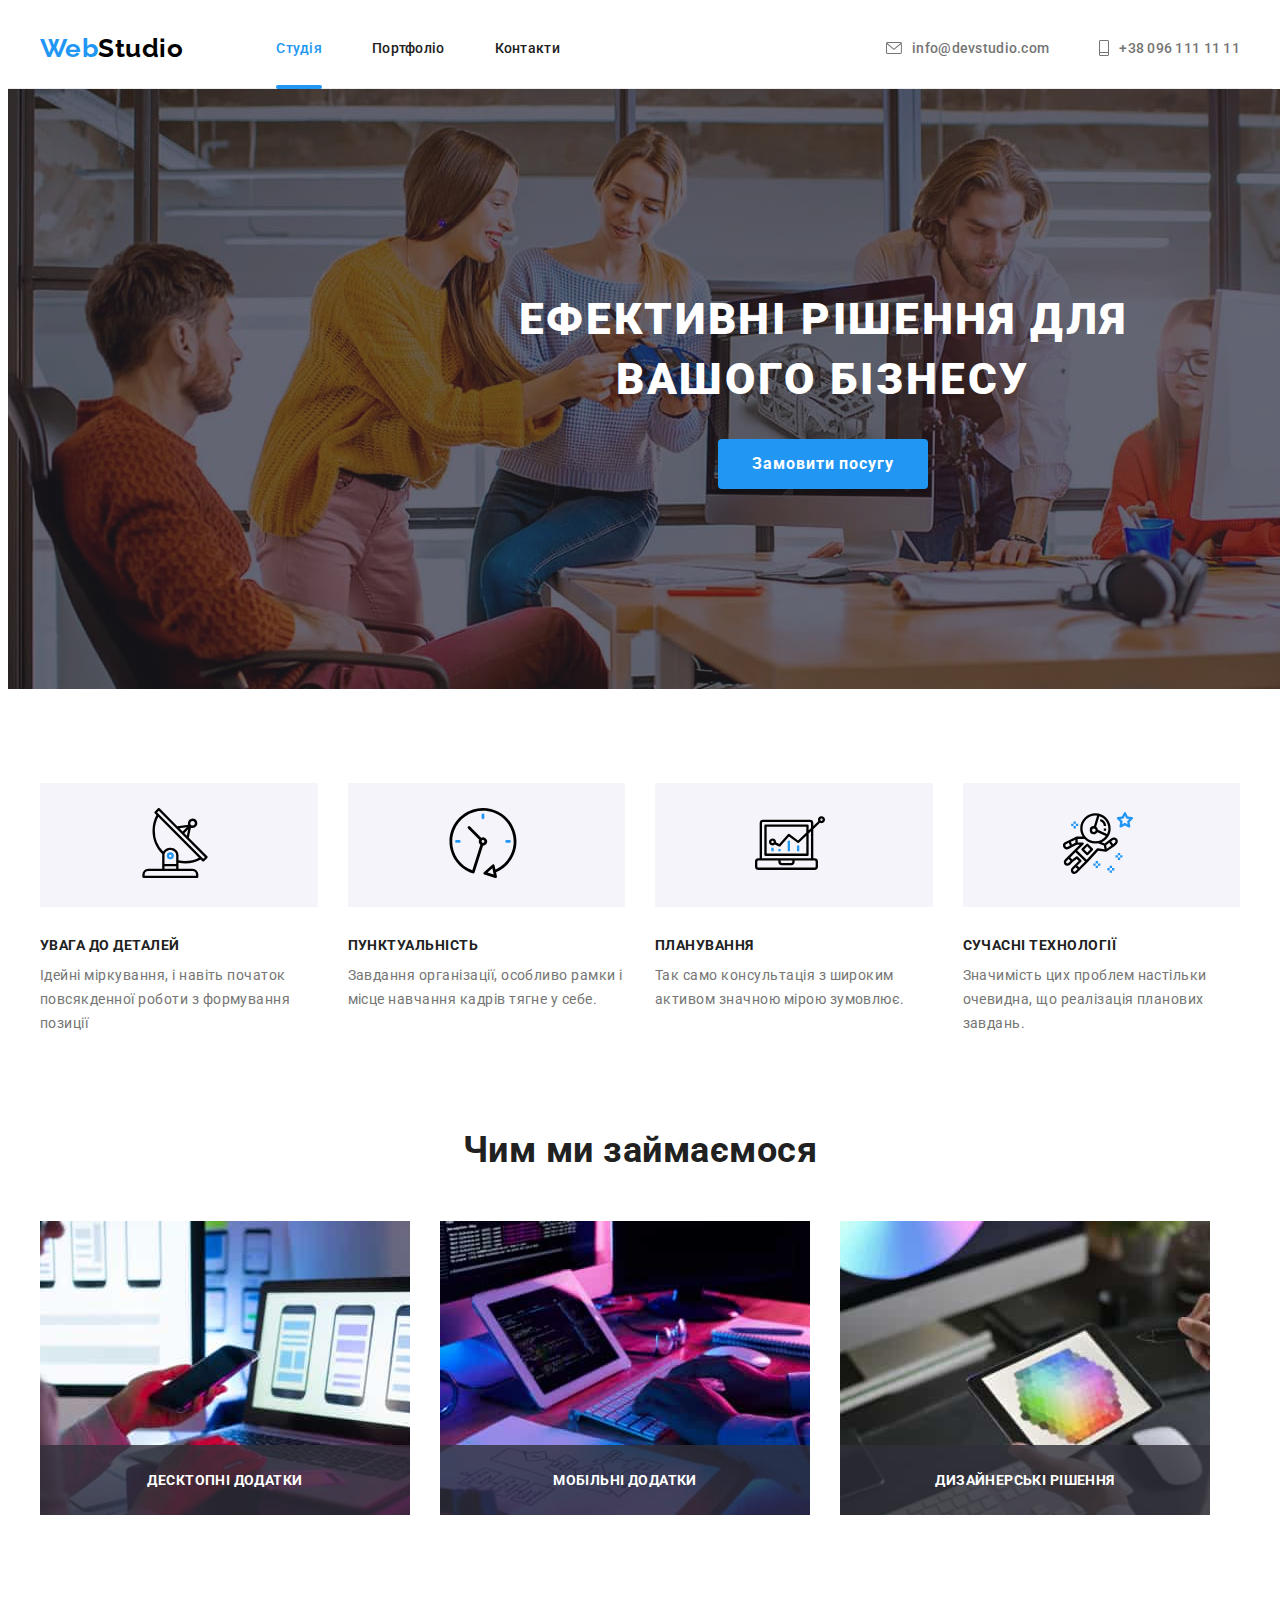
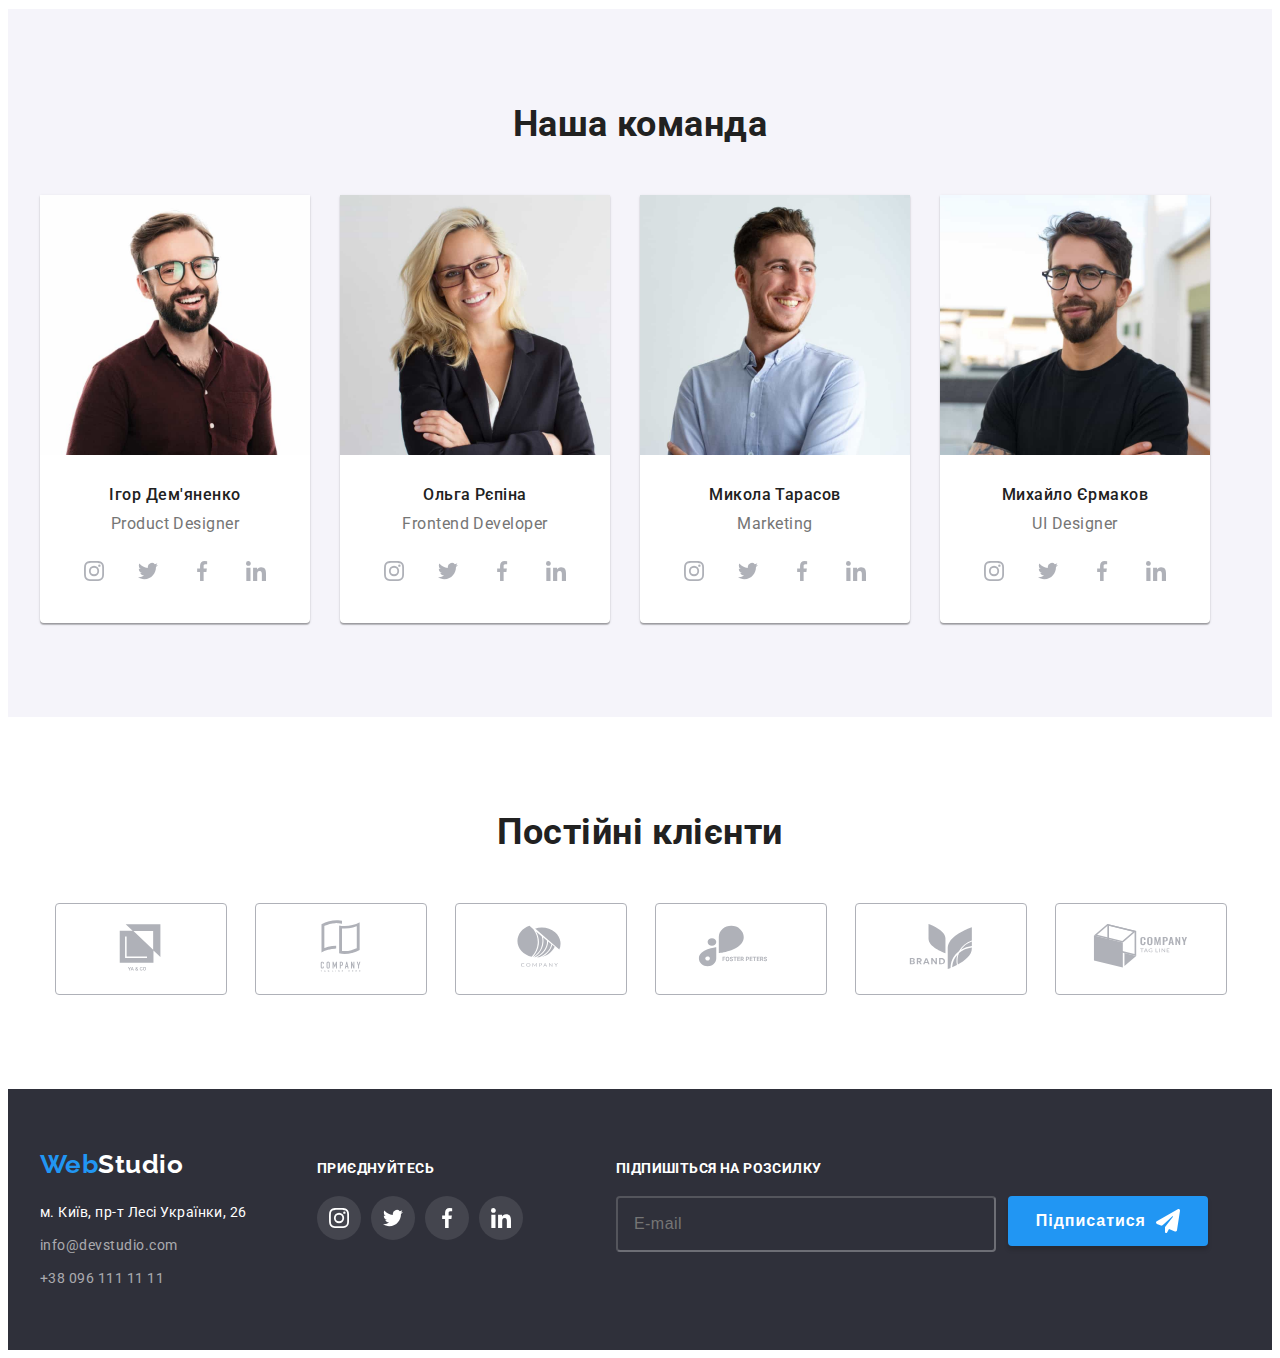
==== index.html @ e94d763b "update our-team section acc. BEM" ====
<!DOCTYPE html>
<html lang="uk">
<head>
    <meta charset="UTF-8">
    <meta http-equiv="X-UA-Compatible" content="IE=edge">
    <meta name="viewport" content="width=device-width, initial-scale=1.0">
    <link rel="preconnect" href="https://fonts.googleapis.com">
    <link rel="preconnect" href="https://fonts.gstatic.com" crossorigin>
    <link href="https://fonts.googleapis.com/css2?family=Raleway:wght@700&family=Roboto:wght@400;500;700;900&display=swap" rel="stylesheet">
    <title>WebStudio</title>
    <link rel="stylesheet" href="https://cdnjs.cloudflare.com/ajax/libs/modern-normalize/1.1.0/modern-normalize.min.css" integrity="sha512-wpPYUAdjBVSE4KJnH1VR1HeZfpl1ub8YT/NKx4PuQ5NmX2tKuGu6U/JRp5y+Y8XG2tV+wKQpNHVUX03MfMFn9Q==" crossorigin="anonymous" referrerpolicy="no-referrer">
    <link rel="stylesheet" href="./css/styles.css">
</head>
<body>
    <header class="page-header">
        <div class="container header-container">
        <nav class="nav">
            <a class="logo logo-header" href="#">
                <span class="logo--blue">Web</span><span class="logo--black">Studio</span>
            </a>
            <ul class="nav__list"> 
                <li class="item nav__item"><a class="link nav__link current" href="#">Студія</a></li>
                <li class="item nav__item"><a class="link nav__link" href="./portfolio.html">Портфоліо</a></li>
                <li class="item nav__item"><a class="link nav__link" href="#">Контакти</a></li>
            </ul>
        </nav>
        <ul class="contacts">
            <li class="item">
                <a class="link" href="mailto:info@devstudio.com">
                    <svg class="icon-envelop" width="16" height="12">
                        <use href="./images/icons.svg#icon-envelope"></use>
                    </svg>
                    <span>info@devstudio.com</span>
                </a>
            </li>
            <li class="item">
                <a class="link" href="tel:+380961111111">
                    <svg class="icon-tel" width="10" height="16">
                        <use href="./images/icons.svg#icon-mobile"></use>
                    </svg>
                    <span>+38 096 111 11 11</span>
                </a>
            </li>
        </ul>
        </div>
        </header>
    <main>
        <section class="hero">
                <div class="container hero-container">
                    <h1 class="hero-title"> Ефективні рішення для вашого бізнесу</h1>
                    <button class="button-order" type="button" data-modal-open>Замовити посугу</button>
                </div>
        </section>
        <!--features-->
        <section class="section">
            <div class="container">
                <h2 class="visually-hidden">Особливості</h2>
                <ul class="list features-list">
                    <li class="features-item">
                        <div class="features-icon">
                            <svg width="70" height="70">
                                <use href="./images/icons.svg#icon-antenna"></use>
                            </svg>
                        </div>
                        <h3 class="features-item-title">УВАГА ДО ДЕТАЛЕЙ</h3>
                        <p class="features-item-paragraph">Ідейні міркування, і навіть початок повсякденної роботи з формування позиції</p>
                    </li>
                    <li class="features-item">
                        <div class="features-icon">
                            <svg width="70" height="70">
                                <use href="./images/icons.svg#icon-clock"></use>
                            </svg>
                        </div>
                        <h3 class="features-item-title">ПУНКТУАЛЬНІСТЬ</h3>
                        <p class="features-item-paragraph">Завдання організації, особливо рамки і місце навчання кадрів тягне у себе.</p>
                    </li>
                    <li class="features-item">
                        <div class="features-icon">
                            <svg width="70" height="70">
                                <use href="./images/icons.svg#icon-diagram"></use>
                            </svg>
                        </div>
                        <h3 class="features-item-title">ПЛАНУВАННЯ</h3>
                        <p class="features-item-paragraph">Так само консультація з широким активом значною мірою зумовлює.</p>
                    </li>
                    <li class="features-item">
                        <div class="features-icon">
                            <svg width="70" height="70">
                                <use href="./images/icons.svg#icon-astronaut"></use>
                            </svg>
                        </div>
                        <h3 class="features-item-title">СУЧАСНІ ТЕХНОЛОГІЇ</h3>
                        <p class="features-item-paragraph">Значимість цих проблем настільки очевидна, що реалізація планових завдань.</p>
                    </li>
                </ul>
            </div>
        </section>
        <!--what-we-do-->
        <section class="section section-whatwedo">
                <div class="container">
                    <h2 class="section__title whatwedo-title">Чим ми займаємося</h2>
                    <ul class="whatwedo-list">
                        <li class="item whatwedo-item">
                            <img width="370" src="./images/we-create-applications.jpg" alt="we create applications">
                            <p class="whatwedo-paragraph">Десктопні додатки</p>
                        </li>
                        <li class="item whatwedo-item">
                            <img width="370" src="./images/we-create-web-sites.jpg" alt="we create web sites">
                            <p class="whatwedo-paragraph">Мобільні додатки</p>
                        </li>
                        <li class="item whatwedo-item">
                            <img width="370" src="./images/we-design-web-sites.jpg" alt="we design web sites">
                            <p class="whatwedo-paragraph">Дизайнерські рішення</p>
                        </li>
                    </ul>
                </div>
        </section>
        <!--our-team-->
        <section class="section section-ourteam">
            <div class="container ourteam">
                <h2 class="section__title">Наша команда</h2>
                <ul class="ourteam__list">
                    <li class="item ourteam__item">
                        <img width="270" src="./images/img-3.jpg" alt="Ігор Дем'яненко">
                            <div class="member">
                                <h3 class="member__name">Ігор Дем'яненко</h3>
                                <p class="member__position">Product Designer</p>
                                <ul class="list social">
                                    <li class="social__item">
                                        <a class="social__link--light link"
                                         href="https://instagram.com" target="_blank" rel="nofollow noopener noreferrer" aria-label="instagram">
                                            <svg class="social-icon" width="20" height="20">
                                                <use href="./images/icons.svg#icon-instagram"></use>
                                            </svg>
                                        </a>
                                    </li>
                                    <li class="social__item">
                                        <a class="social__link--light link"
                                         href="https://twitter.com" target="_blank" rel="nofollow noopener noreferrer" aria-label="twitter">
                                            <svg class="social-icon" width="20" height="20">
                                            <use href="./images/icons.svg#icon-twitter"></use>
                                            </svg>
                                        </a>
                                    </li>
                                    <li class="social__item">
                                        <a class="social__link--light link"
                                         href="https://facebook.com" target="_blank" rel="nofollow noopener noreferrer" aria-label="facebook">
                                            <svg class="social-icon" width="20" height="20">
                                                <use href="./images/icons.svg#icon-facebook"></use>
                                            </svg>
                                        </a>
                                    </li>
                                    <li class="social__item">
                                        <a class="social__link--light link"
                                         href="https://linkedin.com" target="_blank" rel="nofollow noopener noreferrer" aria-label="linkedin">
                                            <svg class="social-icon" width="20" height="20">
                                                <use href="./images/icons.svg#icon-linkedin"></use>
                                            </svg>
                                        </a>
                                    </li>
                                </ul>
                            </div>
                    </li>
                    <li class="item ourteam__item">
                        <img width="270" src="./images/img-2.jpg" alt="Ольга Рєпіна">
                            <div class="member">
                                <h3 class="member__name">Ольга Рєпіна</h3>
                                <p class="member__position">Frontend Developer</p>
                                <ul class="list social">
                                    <li class="social__item">
                                        <a class="social__link--light link"
                                         href="https://instagram.com" target="_blank" rel="nofollow noopener noreferrer" aria-label="instagram">
                                            <svg class="social-icon" width="20" height="20">
                                                <use href="./images/icons.svg#icon-instagram"></use>
                                            </svg>
                                        </a>
                                    </li>
                                    <li class="social__item">
                                        <a class="social__link--light link"
                                         href="https://twitter.com" target="_blank" rel="nofollow noopener noreferrer" aria-label="twitter">
                                            <svg class="social-icon" width="20" height="20">
                                            <use href="./images/icons.svg#icon-twitter"></use>
                                            </svg>
                                        </a>
                                    </li>
                                    <li class="social__item">
                                        <a class="social__link--light link"
                                         href="https://facebook.com" target="_blank" rel="nofollow noopener noreferrer" aria-label="facebook">
                                            <svg class="social-icon" width="20" height="20">
                                                <use href="./images/icons.svg#icon-facebook"></use>
                                            </svg>
                                        </a>
                                    </li>
                                    <li class="social__item">
                                        <a class="social__link--light link"
                                         href="https://linkedin.com" target="_blank" rel="nofollow noopener noreferrer" aria-label="linkedin">
                                            <svg class="social-icon" width="20" height="20">
                                                <use href="./images/icons.svg#icon-linkedin"></use>
                                            </svg>
                                        </a>
                                    </li>
                                </ul>
                            </div>
                    </li>
                    <li class="item ourteam__item">
                        <img width="270" src="./images/img-1.jpg" alt="Микола Тарасов">
                            <div class="member">
                                <h3 class="member__name">Микола Тарасов</h3>
                                <p class="member__position">Marketing</p>
                                <ul class="list social">
                                    <li class="social__item">
                                        <a class="social__link--light link"
                                         href="https://instagram.com" target="_blank" rel="nofollow noopener noreferrer" aria-label="instagram">
                                            <svg class="social-icon" width="20" height="20">
                                                <use href="./images/icons.svg#icon-instagram"></use>
                                            </svg>
                                        </a>
                                    </li>
                                    <li class="social__item">
                                        <a class="social__link--light link"
                                         href="https://twitter.com" target="_blank" rel="nofollow noopener noreferrer" aria-label="twitter">
                                            <svg class="social-icon" width="20" height="20">
                                            <use href="./images/icons.svg#icon-twitter"></use>
                                            </svg>
                                        </a>
                                    </li>
                                    <li class="social__item">
                                        <a class="social__link--light link"
                                         href="https://facebook.com" target="_blank" rel="nofollow noopener noreferrer" aria-label="facebook">
                                            <svg class="social-icon" width="20" height="20">
                                                <use href="./images/icons.svg#icon-facebook"></use>
                                            </svg>
                                        </a>
                                    </li>
                                    <li class="social__item">
                                        <a class="social__link--light link"
                                         href="https://linkedin.com" target="_blank" rel="nofollow noopener noreferrer" aria-label="linkedin">
                                            <svg class="social-icon" width="20" height="20">
                                                <use href="./images/icons.svg#icon-linkedin"></use>
                                            </svg>
                                        </a>
                                    </li>
                                </ul>
                            </div>
                    </li>
                    <li class="item ourteam__item">
                        <img width="270" src="./images/img.jpg" alt="Михайло Єрмаков">
                            <div class="member">
                                <h3 class="member__name">Михайло Єрмаков</h3>
                                <p class="member__position">UI Designer</p>
                                <ul class="list social">
                                    <li class="social__item">
                                        <a class="social__link--light link"
                                         href="https://instagram.com" target="_blank" rel="nofollow noopener noreferrer" aria-label="instagram">
                                            <svg class="social-icon" width="20" height="20">
                                                <use href="./images/icons.svg#icon-instagram"></use>
                                            </svg>
                                        </a>
                                    </li>
                                    <li class="social__item">
                                        <a class="social__link--light link"
                                         href="https://twitter.com" target="_blank" rel="nofollow noopener noreferrer" aria-label="twitter">
                                            <svg class="social-icon" width="20" height="20">
                                            <use href="./images/icons.svg#icon-twitter"></use>
                                            </svg>
                                        </a>
                                    </li>
                                    <li class="social__item">
                                        <a class="social__link--light link"
                                         href="https://facebook.com" target="_blank" rel="nofollow noopener noreferrer" aria-label="facebook">
                                            <svg class="social-icon" width="20" height="20">
                                                <use href="./images/icons.svg#icon-facebook"></use>
                                            </svg>
                                        </a>
                                    </li>
                                    <li class="social__item">
                                        <a class="social__link--light link"
                                         href="https://linkedin.com" target="_blank" rel="nofollow noopener noreferrer" aria-label="linkedin">
                                            <svg class="social-icon" width="20" height="20">
                                                <use href="./images/icons.svg#icon-linkedin"></use>
                                            </svg>
                                        </a>
                                    </li>
                                </ul>
                            </div>
                    </li>
                </ul>
            </div>
        </section>
        <section class="section">
            <div class="container customers">
            <h2 class="section__title customers__title">Постійні клієнти</h2>
            <ul class="customers-list list">
                <li class="customers-list-item">
                    <a class="customers-link link" href="">
                        <svg class="customers-icon" width="106" height="60">
                            <use href="./images/icons.svg#icon-logo-1"></use>
                        </svg>
                    </a>
                </li>
                <li class="customers-list-item">
                    <a class="customers-link link" href="">
                        <svg class="customers-icon" width="106" height="60">
                            <use href="./images/icons.svg#icon-logo-2"></use>
                        </svg>
                    </a>
                </li>
                <li class="customers-list-item">
                    <a class="customers-link link" href="">
                        <svg class="customers-icon" width="106" height="60">
                            <use href="./images/icons.svg#icon-logo-3"></use>
                        </svg>
                    </a>
                </li>
                <li class="customers-list-item">
                    <a class="customers-link link" href="">
                        <svg class="customers-icon" width="106" height="60">
                            <use href="./images/icons.svg#icon-logo-4"></use>
                        </svg>
                    </a>
                </li>
                <li class="customers-list-item">
                    <a class="customers-link link" href="">
                        <svg class="customers-icon" width="106" height="60">
                            <use href="./images/icons.svg#icon-logo-5"></use>
                        </svg>
                    </a>
                </li>
                <li class="customers-list-item">
                    <a class="customers-link link" href="">
                        <svg class="customers-icon" width="106" height="60">
                            <use href="./images/icons.svg#icon-logo-6"></use>
                        </svg>
                    </a>
                </li>
            </ul> 
            </div>
        </section>
    </main>
    <footer class="footer">
        <div class="container footer-container">
            <div class="footer-contacts">
                <a class="logo logo-footer" href="#">
                    <span class="logo--blue">Web</span><span class="logo--white">Studio</span>
                </a>
                <address>
                    <ul class="list footer-contacts__list">
                        <li class="footer-contacts__item">
                                <a class="link footer-contacts__address-link" href="https://goo.gl/maps/q5DigRqnx7faqqZr7" target="_blank" rel="noopener noreferrer nofollow">м. Київ, пр-т Лесі Українки, 26</a>
                        </li>
                        <li class="footer-contacts__item">
                                <a class="link footer-contacts__link" href="mailto:info@devstudio.com" target="_blank" rel="noopener noreferrer nofollow">info@devstudio.com</a>
                        </li>
                        <li class="footer-contacts__item">
                            <a class="link footer-contacts__link" href="tel:+380961111111">+38 096 111 11 11</a>
                        </li>
                    </ul>
                </address>
             </div>
            <div class="footer-join">
                <p class="footer-join__text">Приєднуйтесь</p>
                <ul class="list social">
                    <li class="social__item">
                        <a class="social__link--dark link"
                        href="https://instagram.com" target="_blank" rel="nofollow noopener noreferrer" aria-label="instagram">
                            <svg class="social-icon" width="20" height="20">
                                <use href="./images/icons.svg#icon-instagram"></use>
                            </svg>
                        </a>
                    </li>
                    <li class="social__item">
                        <a class="social__link--dark link"
                        href="https://twitter.com" target="_blank" rel="nofollow noopener noreferrer" aria-label="twitter">
                            <svg class="social-icon" width="20" height="20">
                            <use href="./images/icons.svg#icon-twitter"></use>
                            </svg>
                        </a>
                    </li>
                    <li class="social__item">
                        <a class="social__link--dark link"
                        href="https://facebook.com" target="_blank" rel="nofollow noopener noreferrer" aria-label="facebook">
                            <svg class="social-icon" width="20" height="20">
                                <use href="./images/icons.svg#icon-facebook"></use>
                            </svg>
                        </a>
                    </li>
                    <li class="social__item">
                        <a class="social__link--dark link"
                        href="https://linkedin.com" target="_blank" rel="nofollow noopener noreferrer" aria-label="linkedin">
                            <svg class="social-icon" width="20" height="20">
                                <use href="./images/icons.svg#icon-linkedin"></use>
                            </svg>
                        </a>
                    </li>
                </ul>
            </div>
            <div class="form">
                <strong class="form__text">Підпишіться на розсилку</strong>
                <form class="footer-form" name="sign" autocomplete="off" method="post">
                    <label class="footer-form__field">
                        <input class="footer-form__input" type="email" name="email" placeholder="E-mail" required>
                    </label>
                    <button class="footer-form__btn" type="submit">Підписатися
                        <svg class="footer-form__icon" width="24" height="24">
                            <use href="./images/icons.svg#plane-icon"></use>
                        </svg>
                    </button>
                </form>
            </div>
        </div>
    </footer>

    <div class="backdrop is-hidden" data-modal>
        <div class="modal">
            <button class="close-btn" type="button" data-modal-close>
                <svg class="close-btn-icon" width="18" height="18">
                    <use href="./images/icons.svg#icon-close-btn"></use>
                </svg>
            </button>
            <p class="modal-title">Залиште свої дані, ми вам передзвонимо</p>
            <form class="modal-form" name="oder" autocomplete="off" method="post">
                <label class="form-field">
                    <span class="form-label">Ім'я</span>
                    <input class="field-input" type="text" name="name" title="Anna Fisher" required>
                    <svg class="field-icon" width="12" height="12">
                        <use href="./images/icons.svg#user-icon"></use>
                    </svg>
                </label>
                <label class="form-field">
                    <span class="form-label">Телефон</span>
                    <input class="field-input" type="tel" name="phone" title="012 345 67 89" required>
                    <svg class="field-icon" width="13" height="13">
                        <use href="./images/icons.svg#phone-icon"></use>
                    </svg>
                </label>
                <label class="form-field">
                    <span class="form-label">Пошта</span>
                    <input class="field-input" type="email" name="email" title="mfisher@mail.com" required>
                    <svg class="field-icon" width="15" height="13">
                        <use href="./images/icons.svg#e-mail-icon"></use>
                    </svg>
                </label>
                <label class="form-field">
                    <span class="form-label">Коментар</span>
                    <textarea class="comments" name="comments" rows="8" placeholder="Введіть текст"></textarea>
                </label>
                <label class="form-agreement">
                    <input class="form-checkbox" type="checkbox" name="agreement-checkbox" checked required>
                    <svg class="form-checkbox-icon" width="16" height="15">
                        <use class="unchecked" href="./images/icons.svg#icon-unchecked"></use>
                        <use class="checked" href="./images/icons.svg#icon-checked"></use>
                    </svg>
                    <span class="form-agreement-text">Погоджуюся з розсилкою та приймаю 
                        <a class="form-agreement-link link" href="">Умови договору</a>
                    </span>
                </label>
                <button class="form-btn" type="submit">Відправити</button>
            </form>
        </div>
    </div>

    <script src="./js/modal.js"></script>

</body>
</html>
---- css/styles.css ----
:root {
    --second-color: #2196F3;
    --paragraph-color: #757575;
    --accent-color: #FFFFFF;
    --main-accent-color: #000000;
    --second-font: Raleway, sans-serif;
    --main-color: #212121;
    --background-color: #F5F4FA;
    --button-order-active: #188CE8;
    --button-order-shadow: rgba(0, 0, 0, 0.15);
    --footer-paragraph-color: rgba(255, 255, 255, 0.6);
    --social-link-dark: rgba(255, 255, 255, 0.1);
    --footer-field-color: rgba(255, 255, 255, 0.3);
    --icon-border-color: #AFB1B8;
    --hero-footer-background: #2F303A;
    --border-bottom-header: #ECECEC;
    --portfolio-wrapper-color: #EEEEEE;
    --button-shadow-first: rgba(0, 0, 0, 0.1);
    --button-shadow-second: rgba(0, 0, 0, 0.08);
    --button-shadow-third: rgba(0, 0, 0, 0.12);
    --portfolio-button-shadow1:rgba(0, 0, 0, 0.06);
    --portfolio-btn-shaddow2:rgba(0, 0, 0, 0.16);
    --whatwedo-bg-color: rgba(47, 48, 58, 0.8);
    --input-border-color: rgba(33, 33, 33, 0.2);
    --img-gap: 30px;
    --features-item-quantity: 4;
    --img-quantity-whatwedo: 3;
    --img-quantity-ourteam: 4;
    --img-quantity-portfolio: 3;
    --transition-timing-function: cubic-bezier(0.4, 0, 0.2, 1);
    --modal-window-bgc: rgba(0, 0, 0, 0.2);
    --modal-window-shadow: rgba(0, 0, 0, 0.14);
    --index-header: 100;
    --index-backdrop: 1000;
}
body {
    background-color: var(--accent-color);
    font-family: 'Roboto', sans-serif;
    color: var(--main-color);
    letter-spacing: 0.03em;
}
h1, h2, h3, h4, h5, h6, p {
    margin: 0px;
    padding: 0px;
}
ul {
    margin: 0px;
    padding: 0px;
}
img {
display: block;
}
.section {
    padding: 94px 0px;
}
.section__title {
    font-weight: 700;
    font-size: 36px;
    line-height: calc(42/36);
    text-align: center;
}
.section-whatwedo {
    padding-top: 0px;
}
.section-portfolio {
    display: flex;
}
.section-ourteam {
    background-color: var(--background-color);
}
.container {
    width: 1200px;
    margin-left: auto;
    margin-right: auto;
    padding: 0px 15px;
}
.link {
    text-decoration: none;

    transition: color 250ms var(--transition-timing-function);
}
.list {
    list-style: none;
}
.item {
    list-style: none;
}
.link:hover, .link:focus {
   color: var(--second-color); 
}
a {
    text-decoration: none;
}
.button {
    font-family: inherit; 
    border-color: transparent;
    font-weight: 500;
    font-size: 16px;
    line-height: calc(26/16);
    text-align: center;
    letter-spacing: inherit;
    background-color: var(--background-color);
    cursor: pointer;
    border-radius: 4px;
    display: block;
    padding: 6px 22px;

    transition: background-color 250ms var(--transition-timing-function), color 250ms var(--transition-timing-function), box-shadow 250ms var(--transition-timing-function);
}
.button:hover, button:focus {
    background-color: var(--second-color);
    color: var(--accent-color);
    box-shadow: 0px 3px 1px var(--button-shadow-first), 0px 1px 2px var(--button-shadow-second), 0px 2px 2px var(--button-shadow-third);
    
}
/*Header*/
.page-header {
    background: var(--accent-color);
    border-bottom: 1px solid var(--border-bottom-header);
}
.header-container {
    display: flex;
    justify-content: space-between;
    align-items: center;
}
    /*Logo*/
.logo {
    font-family: var(--second-font);
    font-weight: 700;
    font-size: 26px;
    line-height: calc(31/26);
    text-decoration: none;
}
.logo-header {
    margin-right: 93px;
}
.logo-footer {
    display: inline-block;
    margin-bottom: 20px;
}
.logo--blue {
    color: var(--second-color);
}
.logo--black {
    color: var(--main-accent-color);
}
.logo--white {
    color: var(--accent-color);
}
   /*Navigation*/
.nav {
    display: flex;
    align-items: center;
}
.nav__list {
    display: flex;
}
.nav__list .current {
    color: var(--second-color);

    transition: color 250ms var(--transition-timing-function), background-color 250ms var(--transition-timing-function);
}
.nav__item {
    position: relative;
}
.nav__list .nav__item:not(:last-child) {
    margin-right: 50px;
}
.nav__link {
    padding-top: 32px ;
    padding-bottom: 32px;

    display: block;
    font-size: 14px;
    font-weight: 500;
    line-height: calc(16/14);
    letter-spacing: 0.02em;
    color: var(--main-color);

    transition: color 250ms var(--transition-timing-function);
}
.nav__link.current::after {
    content:'';
    display: block;
    width: 100%;
    height: 4px;
    border-radius: 2px;
    background-color: var(--second-color);

    position: absolute;
    bottom: -1px;
    left: 0px;
}
.nav__list .link:hover, 
.nav__list .link:focus {
    color: var(--second-color);
}
    /*Contacts*/
.contacts {
    display: flex;
}
.contacts .item:not(:last-child) {
    margin-right: 50px;
  }
.contacts .link {
    display: flex;
    justify-content: center;
    align-items: center;
    gap: 10px;

    padding-top: 32px ;
    padding-bottom: 32px;

    color: var(--paragraph-color);
    font-weight: 500;
    font-size: 14px;
    line-height: calc(16/14);
    letter-spacing: 0.02em;

    transition: color 250ms var(--transition-timing-function);
}
.contacts .link:hover, .contacts .link:focus {
    color: var(--second-color);
}
  .icon-envelop {
    fill: currentColor;
  }
  .icon-envelop:hover,
  .icon-envelop:focus {
    fill: currentColor;
  }
  .icon-tel {
    fill: currentColor;
  }
  .icon-tel:hover,
  .icon-tel:focus {
    fill: currentColor;
  }
     /*Footer*/
.footer {
    padding-top: 60px;
    padding-bottom: 60px;
    background: var(--hero-footer-background);
}
.footer-container {
    display: flex;
    flex-wrap: wrap;
    align-items: baseline;
}
.footer-contacts {
    margin-right: 70px;
}
.footer-contacts__list .footer-contacts__item:not(:last-child) {
    margin-bottom: 9px;
}
.footer-contacts__address-link {
    font-style: normal;
    color: var(--accent-color);
    font-size: 14px;
    line-height: calc(24/14);
}
.footer-contacts__link {
    font-style: normal;
    font-size: 14px;
    line-height: calc(24/14);
    color: var(--footer-paragraph-color);
}
.footer-contacts__item .link:hover, 
.footer-contacts__item .link:focus {
    color: var(--second-color);
}  
    /*Footer Join*/
.footer-join__text {
    font-weight: 700;
    font-size: 14px;
    line-height: calc(16/14);
    letter-spacing: 0.03em;
    text-transform: uppercase;
    color: var(--accent-color);
    margin-bottom: 20px;
}
    /*Social*/
.social {
    display: flex;
    flex-wrap: wrap;
    justify-content: center;
    gap: 10px;
}
.social__item .link {
    display: flex;
    width: 44px;
    height: 44px;
    justify-content: center;
    align-items: center;
    border-radius: 50%;
}
.social__link--light {
    fill: var(--icon-border-color);
    background-color: var(--accent-color);

    transition: background-color 250ms var(--transition-timing-function), fill 250ms var(--transition-timing-function);
}
.social__link--light:hover,
.social__link--light:focus {
    fill: var(--accent-color);
    background-color: var(--second-color);
}
.social__link--dark {
    fill: var(--accent-color);
    background-color: var(--social-link-dark);

    transition: background-color 250ms var(--transition-timing-function);
}
.social__link--dark:hover,
.social__link--dark:focus {
    background-color: var(--second-color);
}
       /*Footer form*/
.form {
    display: flex;
    flex-direction: column;
    margin-left: 93px;
}
.form__text {
    font-weight: 700;
    font-size: 14px;
    line-height: calc(16/14);
    letter-spacing: 0.03em;
    text-transform: uppercase;
    color: var(--accent-color);
    margin-bottom: 20px;
}
.footer-form {
    display: flex;
    justify-content: center;
    gap: 12px;
    padding: 0;
}
.footer-form__input {
    display: inline-flex;
    justify-content: center;
    
    font-size: 16px;
    line-height: calc(20/16);
    letter-spacing: 0.03em;
    color: var(--footer-paragraph-color);

    padding-left: 16px;
       
    width: 358px;
    height: 50px;

    border-color: var(--footer-field-color);
    background-color: var(--hero-footer-background);
    border-radius: 4px;

    transition: border-color 250ms var(--transition-timing-function);
}
.footer-form__input:hover,
.footer-form__input:focus {    
    border-color: var(--second-color);
}
.footer-form__input:focus-within {    
    border-color: var(--second-color);
}
.footer-form__btn {
    display: inline-flex;
    justify-content: center;
    align-items: center;
    gap: 10px;
    
    width: 200px;
    height: 50px;

    background-color: var(--second-color);
    box-shadow: 0px 4px 4px var(--button-order-shadow);
    border-radius: 4px;
    border-color: transparent;

    cursor: pointer;

    font-weight: 700;
    font-size: 16px;
    line-height: calc(30/16);
    letter-spacing: 0.06em;
    color: var(--accent-color);

    transition: background-color 250ms var(--transition-timing-function);
}
.footer-form__btn:hover,
.footer-form__btn:focus {    
    background-color: var(--button-order-active);
}
.footer-form__icon {
    fill: var(--accent-color);
}
/* Hero */

.hero {
    width: 1600px;
    margin: 0 auto;
    padding-top: 200px;
    padding-bottom: 200px;
    background-color: var(--hero-footer-background);
    background-image: url(../images/gradient.svg), url(../images/bg-img.jpg);
    background-repeat: no-repeat;
    background-position: 50% 50%;
    background-size: cover;
}
.hero-container {
    width: 1600px;
    margin: auto auto;
    text-align: center;
}
.hero-title {
    color: var(--accent-color);
    font-weight: 900;
    font-size: 44px;
    line-height: calc(60/44);
    text-align: center;
    text-transform: uppercase;
    letter-spacing: 0.06em;
    max-width: 696px;
    margin: 0px auto 30px auto;
}
.button-order {
font-family: inherit;
font-weight: 700;
font-size: 16px;
line-height: calc(30/16);
letter-spacing: 0.06em;
color: var(--accent-color);
background-color: var(--second-color);
cursor: pointer;
box-shadow: 0px 4px 4px var(--button-order-shadow);
border-radius: 4px;
padding: 8px 32px;
border-color: transparent;
margin: 0px auto;
text-align: center;

transition: background-color 250ms var(--transition-timing-function);
}
.button-order:hover, .button-order:focus {
    background-color: var(--button-order-active);
}
/*Features*/
.visually-hidden {
    position: absolute;
    width: 1px;
    height: 1px;
    margin: -1px;
    border: 0;
    padding: 0;
    
    white-space: nowrap;
    clip-path: inset(100%);
    clip: rect(0 0 0 0);
    overflow: hidden;
}
.features-list {
    display: flex;
    flex-wrap: wrap;
    gap: var(--img-gap);
}
.features-item {
    display: block;
    flex-basis: calc((100% - 30px * 3) / 4);
}
.features-item-title {
    font-weight: 700;
    font-size: 14px;
    line-height: calc(16/14);
    text-transform: uppercase;
    margin-bottom: 10px;
}
.features-item-paragraph {
    font-size: 14px;
    line-height: calc(24/14);
    color: var(--paragraph-color);
}
.features-icon {
    justify-content: center;
    align-items: center;
    margin-bottom: 30px;
    padding: 25px 100px;
    background-color: var(--background-color);
}

  /*What-we-do*/
.whatwedo-title {
    margin-bottom: 50px;
}
.whatwedo-list {
    display: flex;
    flex-wrap: wrap;
    gap: var(--img-gap);
}
.whatwedo-item {
    position: relative;
}  
.whatwedo-paragraph {
    display: inline-flex;
    position:absolute;
    width: 370px;
    height: 70px;
    bottom: 0px;
    right: 0px;
    background-color: rgba(47, 48, 58, 0.8);

    justify-content: center ;
    align-items: center;

    font-weight: 700;
    font-size: 14px;
    line-height: calc(16/14);
    text-align: center;
    letter-spacing: 0.03em;
    text-transform: uppercase;
    color: var(--accent-color);
}
  /*Our Team*/
.ourteam {
    display: flex;
    flex-direction: column;
    background-color: var(--background-color);
}
.ourteam__list {
    display: flex;
    margin-top: 50px;
    flex-wrap: wrap;
    gap: var(--img-gap);
}
.ourteam__item {
    background-color: var(--accent-color);
    box-shadow: 0px 1px 3px rgba(0, 0, 0, 0.12), 0px 1px 1px rgba(0, 0, 0, 0.14), 0px 2px 1px rgba(0, 0, 0, 0.2);
    border-radius: 0px 0px 4px 4px;
    flex-basis: calc((100% - var(--img-gap)*(var(--img-quantity-ourteam)-1)) / var(--img-quantity-ourteam));
}
.member {
padding-top: 30px;
padding-bottom: 30px;
}
.member__name {
    font-size: 16px;
    font-weight: 500;
    line-height: calc(19/16);
    text-align: center;
    margin-bottom: 10px;
}
.member__position {
    font-size: 16px;
    line-height: calc(19/16);
    text-align: center;
    color: var(--paragraph-color);
    margin-bottom: 16px;
}
    /*Customers*/

.customers__title {
    margin-bottom: 50px;
}
.customers-list {
    display: flex;
    flex-wrap: wrap;
    justify-content: center;
    gap: 30px;
}
.customers-list-item {
    width: 170px;
    height: 92px;
    justify-content: center;
    align-items: center;
}
.customers-link {
    display: inline-block;
    padding: 13px 32px;
    justify-content: center;
    align-items: center;
    border: 1px solid var(--icon-border-color);
    border-radius: 4px;
    fill: var(--icon-border-color);
    background-color: var(--accent-color);
    flex-basis: calc((100% - 10px*5) / 6);

    transition: border-color 250ms var(--transition-timing-function), fill 250ms var(--transition-timing-function);
}
.customers-icon {
    margin: 0px;

}
.customers-link:hover,
.customers-link:focus {
    fill: var(--second-color);
    border-color: var(--second-color);
}
/*Portfolio*/

.portfolio__btn-set {
    display: flex;
    justify-content: center;
    margin-bottom: 50px;
    gap: 8px;
}
.portfolio__list {
    display: flex;
    flex-wrap: wrap;
    gap: var(--img-gap);
}
.portfolio__item {
    flex-basis: calc((100% - var(--img-gap) * (var(--img-quantity-portfolio)-1)) / var(--img-quantity-portfolio));
}
.portfolio__link {
    display: block;
    transition: box-shadow 250ms var(--transition-timing-function);
}
.portfolio__link:hover,
.portfolio__link:focus {
    box-shadow: 0px 1px 1px var(--button-shadow-third), 0px 4px 4px var(--portfolio-button-shadow1), 1px 4px 6px var(--portfolio-btn-shaddow2);
}
.product {
    position: relative;
    overflow: hidden;
}
.product__overlay {
    position: absolute;
    bottom: 0;
    left: 0;
    width: 100%;
    height: 100%;
    background-color: var(--second-color);

    display: flex;
    justify-content: center;
    align-items: center;

    transform: translateY(100%);
    transition: transform 250ms var(--transition-timing-function), box-shadow 250ms var(--transition-timing-function);
}
.product__description {
    padding: 63px 24px;
    
    font-size: 18px;
    line-height: calc(28/18);
    letter-spacing: 0.03em;
    color: var(--accent-color);
}
.portfolio__link:hover .product__overlay, 
.portfolio__link:focus .product__overlay {
    transform: translateY(0%);
}
.product__content {
    border-top: none;
    border-right: 1px solid var(--portfolio-wrapper-color);
    border-bottom: 1px solid var(--portfolio-wrapper-color);
    border-left: 1px solid var(--portfolio-wrapper-color);
    padding: 20px 24px;
}
.product__name {
    font-weight: 700;
    font-size: 18px;
    line-height: calc(36/18);
    letter-spacing: 0.06em;
    color: var(--main-color);
    margin-bottom: 4px;
}
.product__type {
    font-size: 16px;
    line-height: calc(30/16);
    color: var(--paragraph-color);
}
/*====================================
        Modal Window
=====================================*/

.backdrop {
    position: fixed;
    top: 0;
    left: 0;

    width: 100%;
    height: 100%;

    background-color: var(--modal-window-bgc);

    transition: visibility 1000ms var(--transition-timing-function);
}
.backdrop.is-hidden {
    visibility: hidden;
    pointer-events: none;
}
.modal {
    position: absolute;
    width: 528px;
    height: 581px;
    z-index: var(--index-backdrop);

    top: 50%;
    left: 50%;
    padding: 40px;
   
    transform: translate(-50%,-50%);   

    background-color: var(--accent-color);
    box-shadow: 0px 1px 3px var(--button-shadow-third), 0px 1px 1px var(--modal-window-shadow), 0px 2px 1px var(--modal-window-bgc);
    border-radius: 4px;

    transition: scale 1000ms var(--transition-timing-function), opacity 1000ms var(--transition-timing-function);
    }
.backdrop.is-hidden >.modal {
       scale: 0;
       opacity: 0;
}
.close-btn {
    display: flex;
    justify-content: center;
    align-items: center;

    position: absolute;

    width: 30px;
    height: 30px;
    padding: 0;

    top: 8px;
    right: 8px;

    fill: var(--main-accent-color);
    background-color: var(--accent-color);
    border: 1px solid var(--button-shadow-first);
    border-radius: 50%;
     
    cursor: pointer;

    transition: fill 250ms var(--transition-timing-function);
}
.close-btn:hover,
.close-btn:focus {
    fill: var(--second-color);
    background-color: inherit;
}
.modal-title {
    font-weight: 700;
    font-size: 20px;
    line-height: calc(23/20);
    text-align: center;
    letter-spacing: 0.03em;
    color: var(--main-color);
    margin-bottom: 12px;
}
.modal-form {
    display: flex;
    flex-direction: column;
    justify-content: center;
    align-items: center;
    
}
.form-field {
    display: flex;
    flex-direction: column;
    margin-bottom: 10px;
}
.form-field:nth-child(4) {
    margin-bottom: 20px;
}
.form-label {
    font-size: 12px;
    line-height: calc(14/12);
    letter-spacing: 0.01em;
    color: var(--paragraph-color);
    margin-bottom: 4px;
}
.field-input {
    position: relative;
    
    font-size: 16px;
    font-weight: 500;
    line-height: calc(19/16);
    letter-spacing: 0.01em;
    color: var(--main-accent-color);

    padding-left: 42px;
       
    width: 448px;
    height: 40px;

    border: 1px solid var(--input-border-color);
    border-radius: 4px;

    transition: border-color 250ms var(--transition-timing-function);
}
.field-input:hover,
.field-input:focus {    
    border-color: var(--second-color);
}
.field-input:focus-within {
    border-color: var(--second-color);
}
.field-icon {
    position: absolute;
    transform: translate(18px, 32px);

    transition: fill 250ms var(--transition-timing-function);
}
.form-field:hover,
.form-field:focus {
    fill: var(--second-color);
}
.form-field:focus-within {
    fill: var(--second-color);
}
.comments {
    
    font-size: 12px;
    line-height: calc(14/12);
    letter-spacing: 0.01em;
    color: var(--main-accent-color);
    padding: 12px 16px;

    resize: none;
    width: 448px;
    
    border: 1px solid var(--input-border-color);
    border-radius: 4px;

    transition: border-color 250ms var(--transition-timing-function);
} 
.comments:hover,
.comments:focus {    
    border-color: var(--second-color);
}
.comments:focus-within {
    border-color: var(--second-color);
}
.form-agreement {
    display: flex;
    justify-content: center;
    align-items: center;
    gap: 7px;
    
    margin-bottom: 30px;
}
.form-checkbox {
    appearance: none;
    cursor: pointer;
}
    /*width: 16px;
    height: 15px;

    border: 2px solid var(--paragraph-color);
    border-radius: 2px;
    background-image: url("data:image/svg+xml,%3Csvg xmlns='http://www.w3.org/2000/svg' viewBox='0 0 512 512'%3E%3C!--! Font Awesome Pro 6.2.0 by @fontawesome - https://fontawesome.com License - https://fontawesome.com/license (Commercial License) Copyright 2022 Fonticons, Inc. --%3E%3Cpath d='M470.6 105.4c12.5 12.5 12.5 32.8 0 45.3l-256 256c-12.5 12.5-32.8 12.5-45.3 0l-128-128c-12.5-12.5-12.5-32.8 0-45.3s32.8-12.5 45.3 0L192 338.7 425.4 105.4c12.5-12.5 32.8-12.5 45.3 0z' fill='%23ffffff'%0A/%3E%3C/svg%3E");
    background-repeat: no-repeat;
    background-position: center;
    background-size: 0;
}
.form-checkbox:checked {
    background-color: var(--second-color);
    border-color: transparent;
    background-size: contain;
}*/
.form-checkbox-icon .unchecked {
    opacity: 1;
    transition: opacity 250ms var(--transition-timing-function);
}
.form-checkbox:checked + .form-checkbox-icon .unchecked {
    opacity: 0;
}
.form-checkbox-icon .checked {
    opacity: 0;
    transition: opacity 250ms var(--transition-timing-function);
}
.form-checkbox:checked +.form-checkbox-icon .checked {
    opacity: 1;
}

.form-agreement-text {
    font-size: 14px;
    line-height: calc(24/14);
    letter-spacing: 0.03em;
    color: var(--paragraph-color);
}
.form-agreement-link {
    color: var(--second-color);
}
.form-btn {
    display: inline-block;
    padding: 10px 52px;
    
    width: 200px;

    background-color: var(--second-color);
    box-shadow: 0px 4px 4px var(--button-order-shadow);
    border-radius: 4px;
    border-color: transparent;

    cursor: pointer;

    font-weight: 700;
    font-size: 16px;
    line-height: calc(30/16);
    letter-spacing: 0.06em;
    color: var(--accent-color);

    transition: background-color 250ms var(--transition-timing-function);
}
.form-btn:hover,
.form-btn:focus {    
    background-color: var(--button-order-active);
}
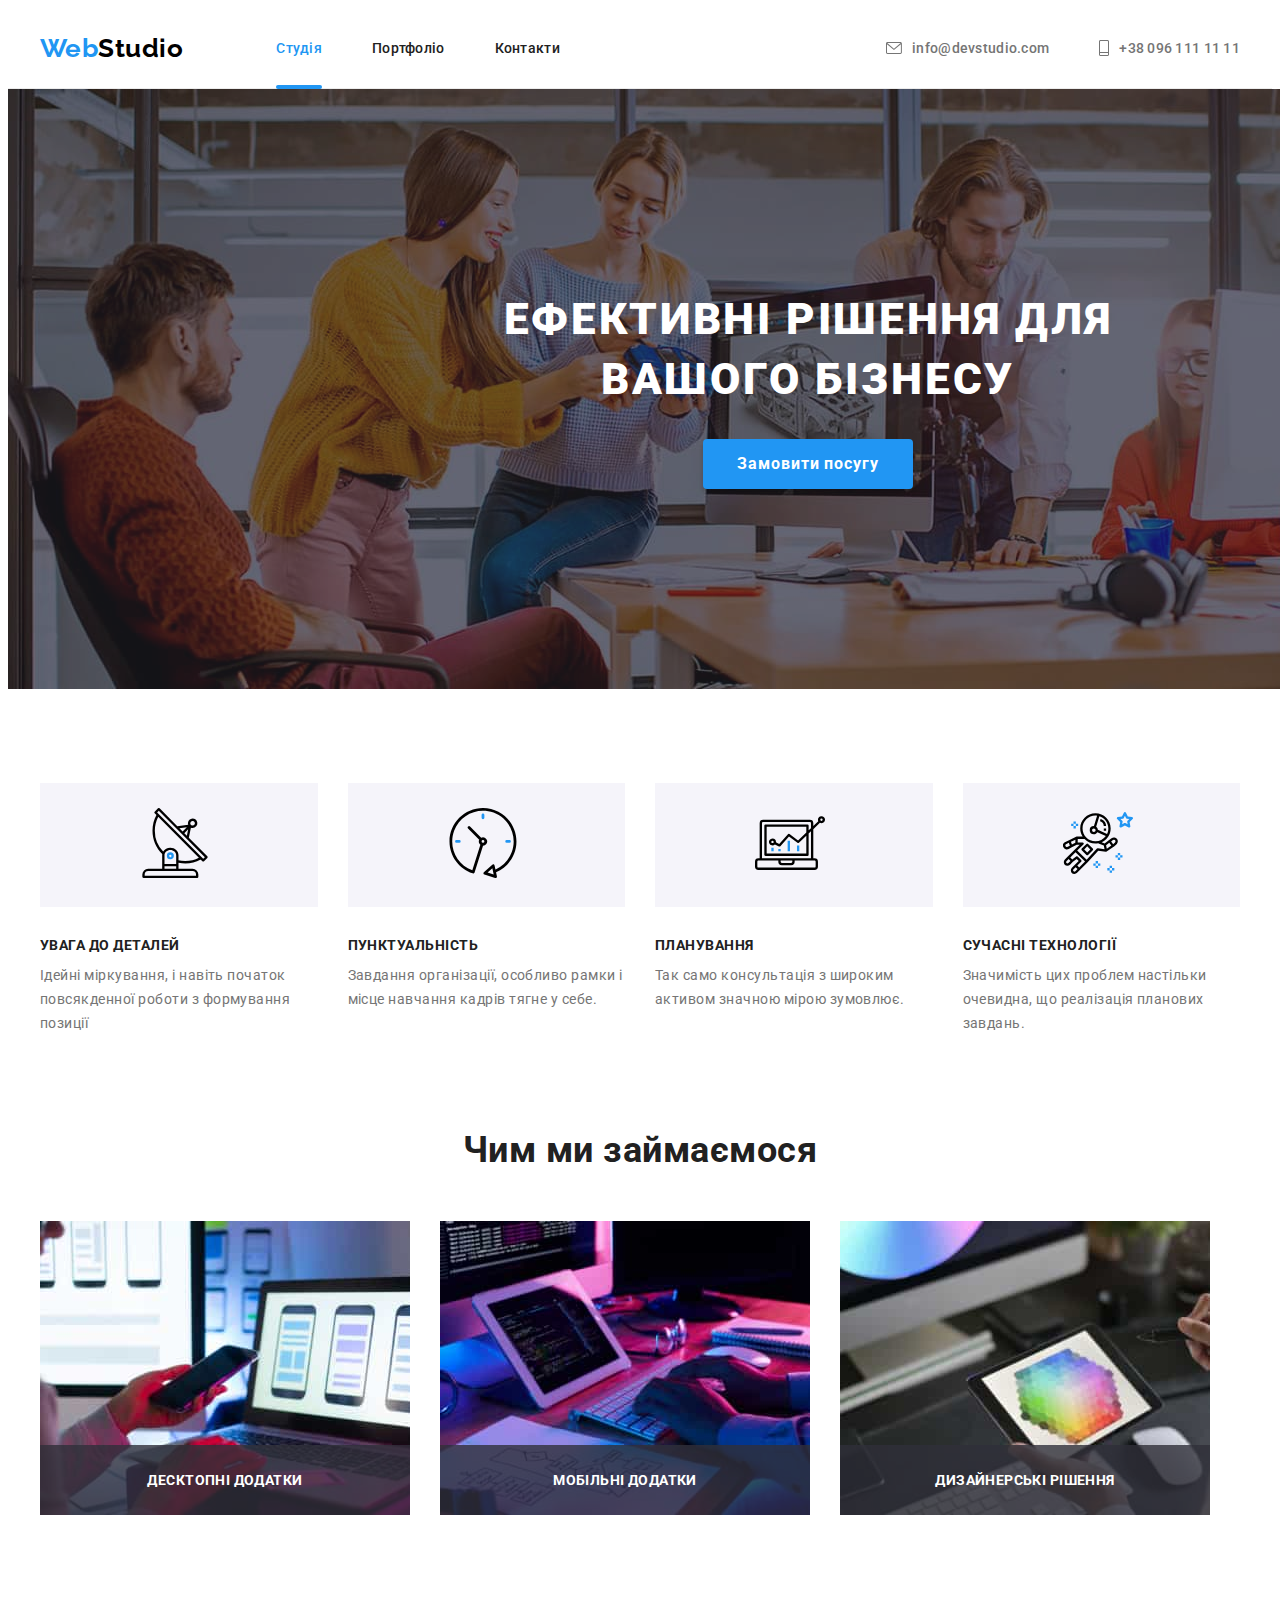
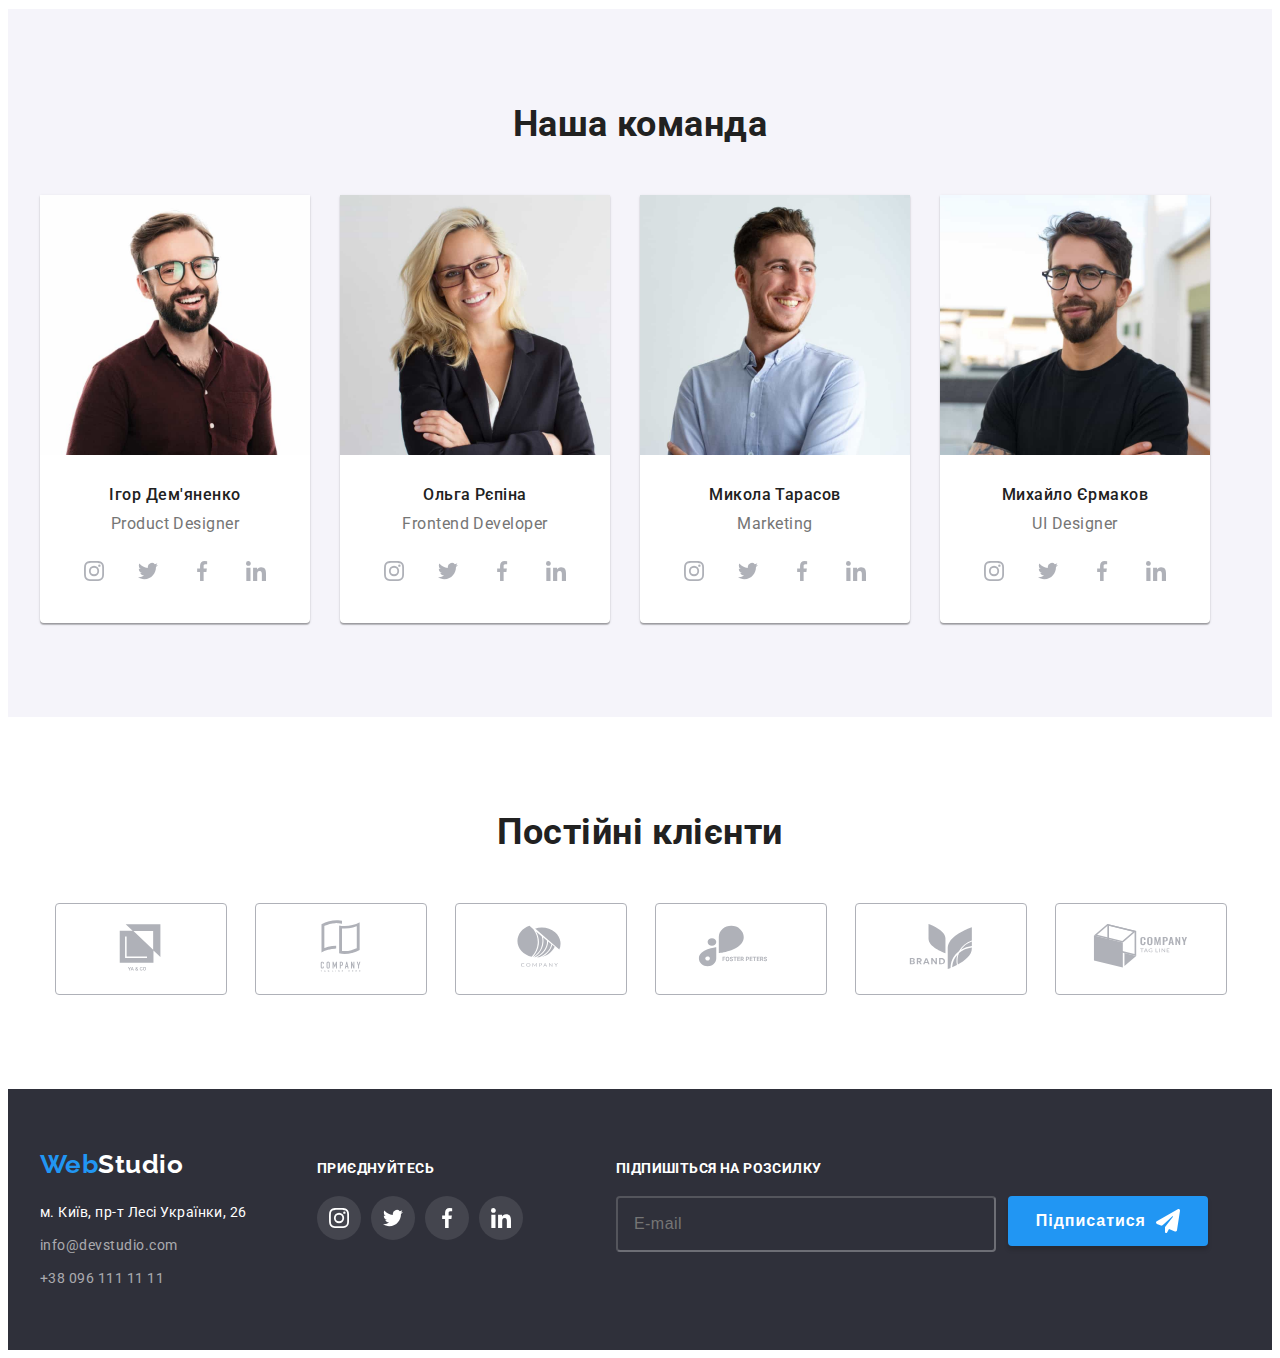
==== commit f43ed20e: "update hero and features to BEM" ====
--- a/index.html
+++ b/index.html
@@ -45,72 +45,72 @@
         </div>
         </header>
     <main>
-        <section class="hero">
-                <div class="container hero-container">
-                    <h1 class="hero-title"> Ефективні рішення для вашого бізнесу</h1>
-                    <button class="button-order" type="button" data-modal-open>Замовити посугу</button>
+        <section class="section-hero">
+                <div class="container hero">
+                    <h1 class="hero__title"> Ефективні рішення для вашого бізнесу</h1>
+                    <button class="hero__button" type="button" data-modal-open>Замовити посугу</button>
                 </div>
         </section>
         <!--features-->
         <section class="section">
-            <div class="container">
+            <div class="container features">
                 <h2 class="visually-hidden">Особливості</h2>
-                <ul class="list features-list">
-                    <li class="features-item">
-                        <div class="features-icon">
+                <ul class="list features__list">
+                    <li class="features__item">
+                        <div class="features__icon">
                             <svg width="70" height="70">
                                 <use href="./images/icons.svg#icon-antenna"></use>
                             </svg>
                         </div>
-                        <h3 class="features-item-title">УВАГА ДО ДЕТАЛЕЙ</h3>
-                        <p class="features-item-paragraph">Ідейні міркування, і навіть початок повсякденної роботи з формування позиції</p>
-                    </li>
-                    <li class="features-item">
-                        <div class="features-icon">
+                        <h3 class="features__name">УВАГА ДО ДЕТАЛЕЙ</h3>
+                        <p class="features__description">Ідейні міркування, і навіть початок повсякденної роботи з формування позиції</p>
+                    </li>
+                    <li class="features__item">
+                        <div class="features__icon">
                             <svg width="70" height="70">
                                 <use href="./images/icons.svg#icon-clock"></use>
                             </svg>
                         </div>
-                        <h3 class="features-item-title">ПУНКТУАЛЬНІСТЬ</h3>
-                        <p class="features-item-paragraph">Завдання організації, особливо рамки і місце навчання кадрів тягне у себе.</p>
-                    </li>
-                    <li class="features-item">
-                        <div class="features-icon">
+                        <h3 class="features__name">ПУНКТУАЛЬНІСТЬ</h3>
+                        <p class="features__description">Завдання організації, особливо рамки і місце навчання кадрів тягне у себе.</p>
+                    </li>
+                    <li class="features__item">
+                        <div class="features__icon">
                             <svg width="70" height="70">
                                 <use href="./images/icons.svg#icon-diagram"></use>
                             </svg>
                         </div>
-                        <h3 class="features-item-title">ПЛАНУВАННЯ</h3>
-                        <p class="features-item-paragraph">Так само консультація з широким активом значною мірою зумовлює.</p>
-                    </li>
-                    <li class="features-item">
-                        <div class="features-icon">
+                        <h3 class="features__name">ПЛАНУВАННЯ</h3>
+                        <p class="features__description">Так само консультація з широким активом значною мірою зумовлює.</p>
+                    </li>
+                    <li class="features__item">
+                        <div class="features__icon">
                             <svg width="70" height="70">
                                 <use href="./images/icons.svg#icon-astronaut"></use>
                             </svg>
                         </div>
-                        <h3 class="features-item-title">СУЧАСНІ ТЕХНОЛОГІЇ</h3>
-                        <p class="features-item-paragraph">Значимість цих проблем настільки очевидна, що реалізація планових завдань.</p>
+                        <h3 class="features__name">СУЧАСНІ ТЕХНОЛОГІЇ</h3>
+                        <p class="features__description">Значимість цих проблем настільки очевидна, що реалізація планових завдань.</p>
                     </li>
                 </ul>
             </div>
         </section>
         <!--what-we-do-->
         <section class="section section-whatwedo">
-                <div class="container">
-                    <h2 class="section__title whatwedo-title">Чим ми займаємося</h2>
-                    <ul class="whatwedo-list">
-                        <li class="item whatwedo-item">
+                <div class="container whatwedo">
+                    <h2 class="section__title whatwedo__title">Чим ми займаємося</h2>
+                    <ul class="whatwedo__list">
+                        <li class="item whatwedo__item">
                             <img width="370" src="./images/we-create-applications.jpg" alt="we create applications">
-                            <p class="whatwedo-paragraph">Десктопні додатки</p>
-                        </li>
-                        <li class="item whatwedo-item">
+                            <p class="whatwedo-description">Десктопні додатки</p>
+                        </li>
+                        <li class="item whatwedo__item">
                             <img width="370" src="./images/we-create-web-sites.jpg" alt="we create web sites">
-                            <p class="whatwedo-paragraph">Мобільні додатки</p>
-                        </li>
-                        <li class="item whatwedo-item">
+                            <p class="whatwedo-description">Мобільні додатки</p>
+                        </li>
+                        <li class="item whatwedo__item">
                             <img width="370" src="./images/we-design-web-sites.jpg" alt="we design web sites">
-                            <p class="whatwedo-paragraph">Дизайнерські рішення</p>
+                            <p class="whatwedo-description">Дизайнерські рішення</p>
                         </li>
                     </ul>
                 </div>
@@ -129,7 +129,7 @@
                                     <li class="social__item">
                                         <a class="social__link--light link"
                                          href="https://instagram.com" target="_blank" rel="nofollow noopener noreferrer" aria-label="instagram">
-                                            <svg class="social-icon" width="20" height="20">
+                                            <svg class="social__icon" width="20" height="20">
                                                 <use href="./images/icons.svg#icon-instagram"></use>
                                             </svg>
                                         </a>
@@ -137,7 +137,7 @@
                                     <li class="social__item">
                                         <a class="social__link--light link"
                                          href="https://twitter.com" target="_blank" rel="nofollow noopener noreferrer" aria-label="twitter">
-                                            <svg class="social-icon" width="20" height="20">
+                                            <svg class="social__icon" width="20" height="20">
                                             <use href="./images/icons.svg#icon-twitter"></use>
                                             </svg>
                                         </a>
@@ -145,7 +145,7 @@
                                     <li class="social__item">
                                         <a class="social__link--light link"
                                          href="https://facebook.com" target="_blank" rel="nofollow noopener noreferrer" aria-label="facebook">
-                                            <svg class="social-icon" width="20" height="20">
+                                            <svg class="social__icon" width="20" height="20">
                                                 <use href="./images/icons.svg#icon-facebook"></use>
                                             </svg>
                                         </a>
@@ -153,7 +153,7 @@
                                     <li class="social__item">
                                         <a class="social__link--light link"
                                          href="https://linkedin.com" target="_blank" rel="nofollow noopener noreferrer" aria-label="linkedin">
-                                            <svg class="social-icon" width="20" height="20">
+                                            <svg class="social__icon" width="20" height="20">
                                                 <use href="./images/icons.svg#icon-linkedin"></use>
                                             </svg>
                                         </a>
@@ -170,7 +170,7 @@
                                     <li class="social__item">
                                         <a class="social__link--light link"
                                          href="https://instagram.com" target="_blank" rel="nofollow noopener noreferrer" aria-label="instagram">
-                                            <svg class="social-icon" width="20" height="20">
+                                            <svg class="social__icon" width="20" height="20">
                                                 <use href="./images/icons.svg#icon-instagram"></use>
                                             </svg>
                                         </a>
@@ -178,7 +178,7 @@
                                     <li class="social__item">
                                         <a class="social__link--light link"
                                          href="https://twitter.com" target="_blank" rel="nofollow noopener noreferrer" aria-label="twitter">
-                                            <svg class="social-icon" width="20" height="20">
+                                            <svg class="social__icon" width="20" height="20">
                                             <use href="./images/icons.svg#icon-twitter"></use>
                                             </svg>
                                         </a>
@@ -186,7 +186,7 @@
                                     <li class="social__item">
                                         <a class="social__link--light link"
                                          href="https://facebook.com" target="_blank" rel="nofollow noopener noreferrer" aria-label="facebook">
-                                            <svg class="social-icon" width="20" height="20">
+                                            <svg class="social__icon" width="20" height="20">
                                                 <use href="./images/icons.svg#icon-facebook"></use>
                                             </svg>
                                         </a>
@@ -194,7 +194,7 @@
                                     <li class="social__item">
                                         <a class="social__link--light link"
                                          href="https://linkedin.com" target="_blank" rel="nofollow noopener noreferrer" aria-label="linkedin">
-                                            <svg class="social-icon" width="20" height="20">
+                                            <svg class="social__icon" width="20" height="20">
                                                 <use href="./images/icons.svg#icon-linkedin"></use>
                                             </svg>
                                         </a>
@@ -211,7 +211,7 @@
                                     <li class="social__item">
                                         <a class="social__link--light link"
                                          href="https://instagram.com" target="_blank" rel="nofollow noopener noreferrer" aria-label="instagram">
-                                            <svg class="social-icon" width="20" height="20">
+                                            <svg class="social__icon" width="20" height="20">
                                                 <use href="./images/icons.svg#icon-instagram"></use>
                                             </svg>
                                         </a>
@@ -219,7 +219,7 @@
                                     <li class="social__item">
                                         <a class="social__link--light link"
                                          href="https://twitter.com" target="_blank" rel="nofollow noopener noreferrer" aria-label="twitter">
-                                            <svg class="social-icon" width="20" height="20">
+                                            <svg class="social__icon" width="20" height="20">
                                             <use href="./images/icons.svg#icon-twitter"></use>
                                             </svg>
                                         </a>
@@ -227,7 +227,7 @@
                                     <li class="social__item">
                                         <a class="social__link--light link"
                                          href="https://facebook.com" target="_blank" rel="nofollow noopener noreferrer" aria-label="facebook">
-                                            <svg class="social-icon" width="20" height="20">
+                                            <svg class="social__icon" width="20" height="20">
                                                 <use href="./images/icons.svg#icon-facebook"></use>
                                             </svg>
                                         </a>
@@ -235,7 +235,7 @@
                                     <li class="social__item">
                                         <a class="social__link--light link"
                                          href="https://linkedin.com" target="_blank" rel="nofollow noopener noreferrer" aria-label="linkedin">
-                                            <svg class="social-icon" width="20" height="20">
+                                            <svg class="social__icon" width="20" height="20">
                                                 <use href="./images/icons.svg#icon-linkedin"></use>
                                             </svg>
                                         </a>
@@ -252,7 +252,7 @@
                                     <li class="social__item">
                                         <a class="social__link--light link"
                                          href="https://instagram.com" target="_blank" rel="nofollow noopener noreferrer" aria-label="instagram">
-                                            <svg class="social-icon" width="20" height="20">
+                                            <svg class="social__icon" width="20" height="20">
                                                 <use href="./images/icons.svg#icon-instagram"></use>
                                             </svg>
                                         </a>
@@ -260,7 +260,7 @@
                                     <li class="social__item">
                                         <a class="social__link--light link"
                                          href="https://twitter.com" target="_blank" rel="nofollow noopener noreferrer" aria-label="twitter">
-                                            <svg class="social-icon" width="20" height="20">
+                                            <svg class="social__icon" width="20" height="20">
                                             <use href="./images/icons.svg#icon-twitter"></use>
                                             </svg>
                                         </a>
@@ -268,7 +268,7 @@
                                     <li class="social__item">
                                         <a class="social__link--light link"
                                          href="https://facebook.com" target="_blank" rel="nofollow noopener noreferrer" aria-label="facebook">
-                                            <svg class="social-icon" width="20" height="20">
+                                            <svg class="social__icon" width="20" height="20">
                                                 <use href="./images/icons.svg#icon-facebook"></use>
                                             </svg>
                                         </a>
@@ -276,7 +276,7 @@
                                     <li class="social__item">
                                         <a class="social__link--light link"
                                          href="https://linkedin.com" target="_blank" rel="nofollow noopener noreferrer" aria-label="linkedin">
-                                            <svg class="social-icon" width="20" height="20">
+                                            <svg class="social__icon" width="20" height="20">
                                                 <use href="./images/icons.svg#icon-linkedin"></use>
                                             </svg>
                                         </a>
@@ -290,45 +290,45 @@
         <section class="section">
             <div class="container customers">
             <h2 class="section__title customers__title">Постійні клієнти</h2>
-            <ul class="customers-list list">
-                <li class="customers-list-item">
-                    <a class="customers-link link" href="">
-                        <svg class="customers-icon" width="106" height="60">
+            <ul class="customers__list list">
+                <li class="customers__item">
+                    <a class="customers__link link" href="">
+                        <svg class="customers__icon" width="106" height="60">
                             <use href="./images/icons.svg#icon-logo-1"></use>
                         </svg>
                     </a>
                 </li>
-                <li class="customers-list-item">
-                    <a class="customers-link link" href="">
-                        <svg class="customers-icon" width="106" height="60">
+                <li class="customers__item">
+                    <a class="customers__link link" href="">
+                        <svg class="customers__icon" width="106" height="60">
                             <use href="./images/icons.svg#icon-logo-2"></use>
                         </svg>
                     </a>
                 </li>
-                <li class="customers-list-item">
-                    <a class="customers-link link" href="">
-                        <svg class="customers-icon" width="106" height="60">
+                <li class="customers__item">
+                    <a class="customers__link link" href="">
+                        <svg class="customers__icon" width="106" height="60">
                             <use href="./images/icons.svg#icon-logo-3"></use>
                         </svg>
                     </a>
                 </li>
-                <li class="customers-list-item">
-                    <a class="customers-link link" href="">
-                        <svg class="customers-icon" width="106" height="60">
+                <li class="customers__item">
+                    <a class="customers__link link" href="">
+                        <svg class="customers__icon" width="106" height="60">
                             <use href="./images/icons.svg#icon-logo-4"></use>
                         </svg>
                     </a>
                 </li>
-                <li class="customers-list-item">
-                    <a class="customers-link link" href="">
-                        <svg class="customers-icon" width="106" height="60">
+                <li class="customers__item">
+                    <a class="customers__link link" href="">
+                        <svg class="customers__icon" width="106" height="60">
                             <use href="./images/icons.svg#icon-logo-5"></use>
                         </svg>
                     </a>
                 </li>
-                <li class="customers-list-item">
-                    <a class="customers-link link" href="">
-                        <svg class="customers-icon" width="106" height="60">
+                <li class="customers__item">
+                    <a class="customers__link link" href="">
+                        <svg class="customers__icon" width="106" height="60">
                             <use href="./images/icons.svg#icon-logo-6"></use>
                         </svg>
                     </a>
@@ -363,7 +363,7 @@
                     <li class="social__item">
                         <a class="social__link--dark link"
                         href="https://instagram.com" target="_blank" rel="nofollow noopener noreferrer" aria-label="instagram">
-                            <svg class="social-icon" width="20" height="20">
+                            <svg class="social__icon" width="20" height="20">
                                 <use href="./images/icons.svg#icon-instagram"></use>
                             </svg>
                         </a>
@@ -371,7 +371,7 @@
                     <li class="social__item">
                         <a class="social__link--dark link"
                         href="https://twitter.com" target="_blank" rel="nofollow noopener noreferrer" aria-label="twitter">
-                            <svg class="social-icon" width="20" height="20">
+                            <svg class="social__icon" width="20" height="20">
                             <use href="./images/icons.svg#icon-twitter"></use>
                             </svg>
                         </a>
@@ -379,7 +379,7 @@
                     <li class="social__item">
                         <a class="social__link--dark link"
                         href="https://facebook.com" target="_blank" rel="nofollow noopener noreferrer" aria-label="facebook">
-                            <svg class="social-icon" width="20" height="20">
+                            <svg class="social__icon" width="20" height="20">
                                 <use href="./images/icons.svg#icon-facebook"></use>
                             </svg>
                         </a>
@@ -387,7 +387,7 @@
                     <li class="social__item">
                         <a class="social__link--dark link"
                         href="https://linkedin.com" target="_blank" rel="nofollow noopener noreferrer" aria-label="linkedin">
-                            <svg class="social-icon" width="20" height="20">
+                            <svg class="social__icon" width="20" height="20">
                                 <use href="./images/icons.svg#icon-linkedin"></use>
                             </svg>
                         </a>
--- a/css/styles.css
+++ b/css/styles.css
@@ -50,6 +50,19 @@
 img {
 display: block;
 }
+.visually-hidden {
+    position: absolute;
+    width: 1px;
+    height: 1px;
+    margin: -1px;
+    border: 0;
+    padding: 0;
+    
+    white-space: nowrap;
+    clip-path: inset(100%);
+    clip: rect(0 0 0 0);
+    overflow: hidden;
+}
 .section {
     padding: 94px 0px;
 }
@@ -396,7 +409,7 @@
 }
 /* Hero */
 
-.hero {
+.section-hero {
     width: 1600px;
     margin: 0 auto;
     padding-top: 200px;
@@ -407,12 +420,11 @@
     background-position: 50% 50%;
     background-size: cover;
 }
-.hero-container {
-    width: 1600px;
+.hero {
     margin: auto auto;
     text-align: center;
 }
-.hero-title {
+.hero__title {
     color: var(--accent-color);
     font-weight: 900;
     font-size: 44px;
@@ -423,7 +435,7 @@
     max-width: 696px;
     margin: 0px auto 30px auto;
 }
-.button-order {
+.hero__button {
 font-family: inherit;
 font-weight: 700;
 font-size: 16px;
@@ -441,45 +453,32 @@
 
 transition: background-color 250ms var(--transition-timing-function);
 }
-.button-order:hover, .button-order:focus {
+.hero__button:hover, .hero__button:focus {
     background-color: var(--button-order-active);
 }
-/*Features*/
-.visually-hidden {
-    position: absolute;
-    width: 1px;
-    height: 1px;
-    margin: -1px;
-    border: 0;
-    padding: 0;
-    
-    white-space: nowrap;
-    clip-path: inset(100%);
-    clip: rect(0 0 0 0);
-    overflow: hidden;
-}
-.features-list {
+    /*Features*/
+.features__list {
     display: flex;
     flex-wrap: wrap;
     gap: var(--img-gap);
 }
-.features-item {
+.features__item {
     display: block;
     flex-basis: calc((100% - 30px * 3) / 4);
 }
-.features-item-title {
+.features__name {
     font-weight: 700;
     font-size: 14px;
     line-height: calc(16/14);
     text-transform: uppercase;
     margin-bottom: 10px;
 }
-.features-item-paragraph {
+.features__description {
     font-size: 14px;
     line-height: calc(24/14);
     color: var(--paragraph-color);
 }
-.features-icon {
+.features__icon {
     justify-content: center;
     align-items: center;
     margin-bottom: 30px;
@@ -488,18 +487,18 @@
 }
 
   /*What-we-do*/
-.whatwedo-title {
+.whatwedo__title {
     margin-bottom: 50px;
 }
-.whatwedo-list {
+.whatwedo__list {
     display: flex;
     flex-wrap: wrap;
     gap: var(--img-gap);
 }
-.whatwedo-item {
+.whatwedo__item {
     position: relative;
 }  
-.whatwedo-paragraph {
+.whatwedo-description {
     display: inline-flex;
     position:absolute;
     width: 370px;
@@ -560,19 +559,19 @@
 .customers__title {
     margin-bottom: 50px;
 }
-.customers-list {
+.customers__list {
     display: flex;
     flex-wrap: wrap;
     justify-content: center;
     gap: 30px;
 }
-.customers-list-item {
+.customers__item {
     width: 170px;
     height: 92px;
     justify-content: center;
     align-items: center;
 }
-.customers-link {
+.customers__link {
     display: inline-block;
     padding: 13px 32px;
     justify-content: center;
@@ -585,12 +584,12 @@
 
     transition: border-color 250ms var(--transition-timing-function), fill 250ms var(--transition-timing-function);
 }
-.customers-icon {
+.customers__icon {
     margin: 0px;
 
 }
-.customers-link:hover,
-.customers-link:focus {
+.customers__link:hover,
+.customers__link:focus {
     fill: var(--second-color);
     border-color: var(--second-color);
 }
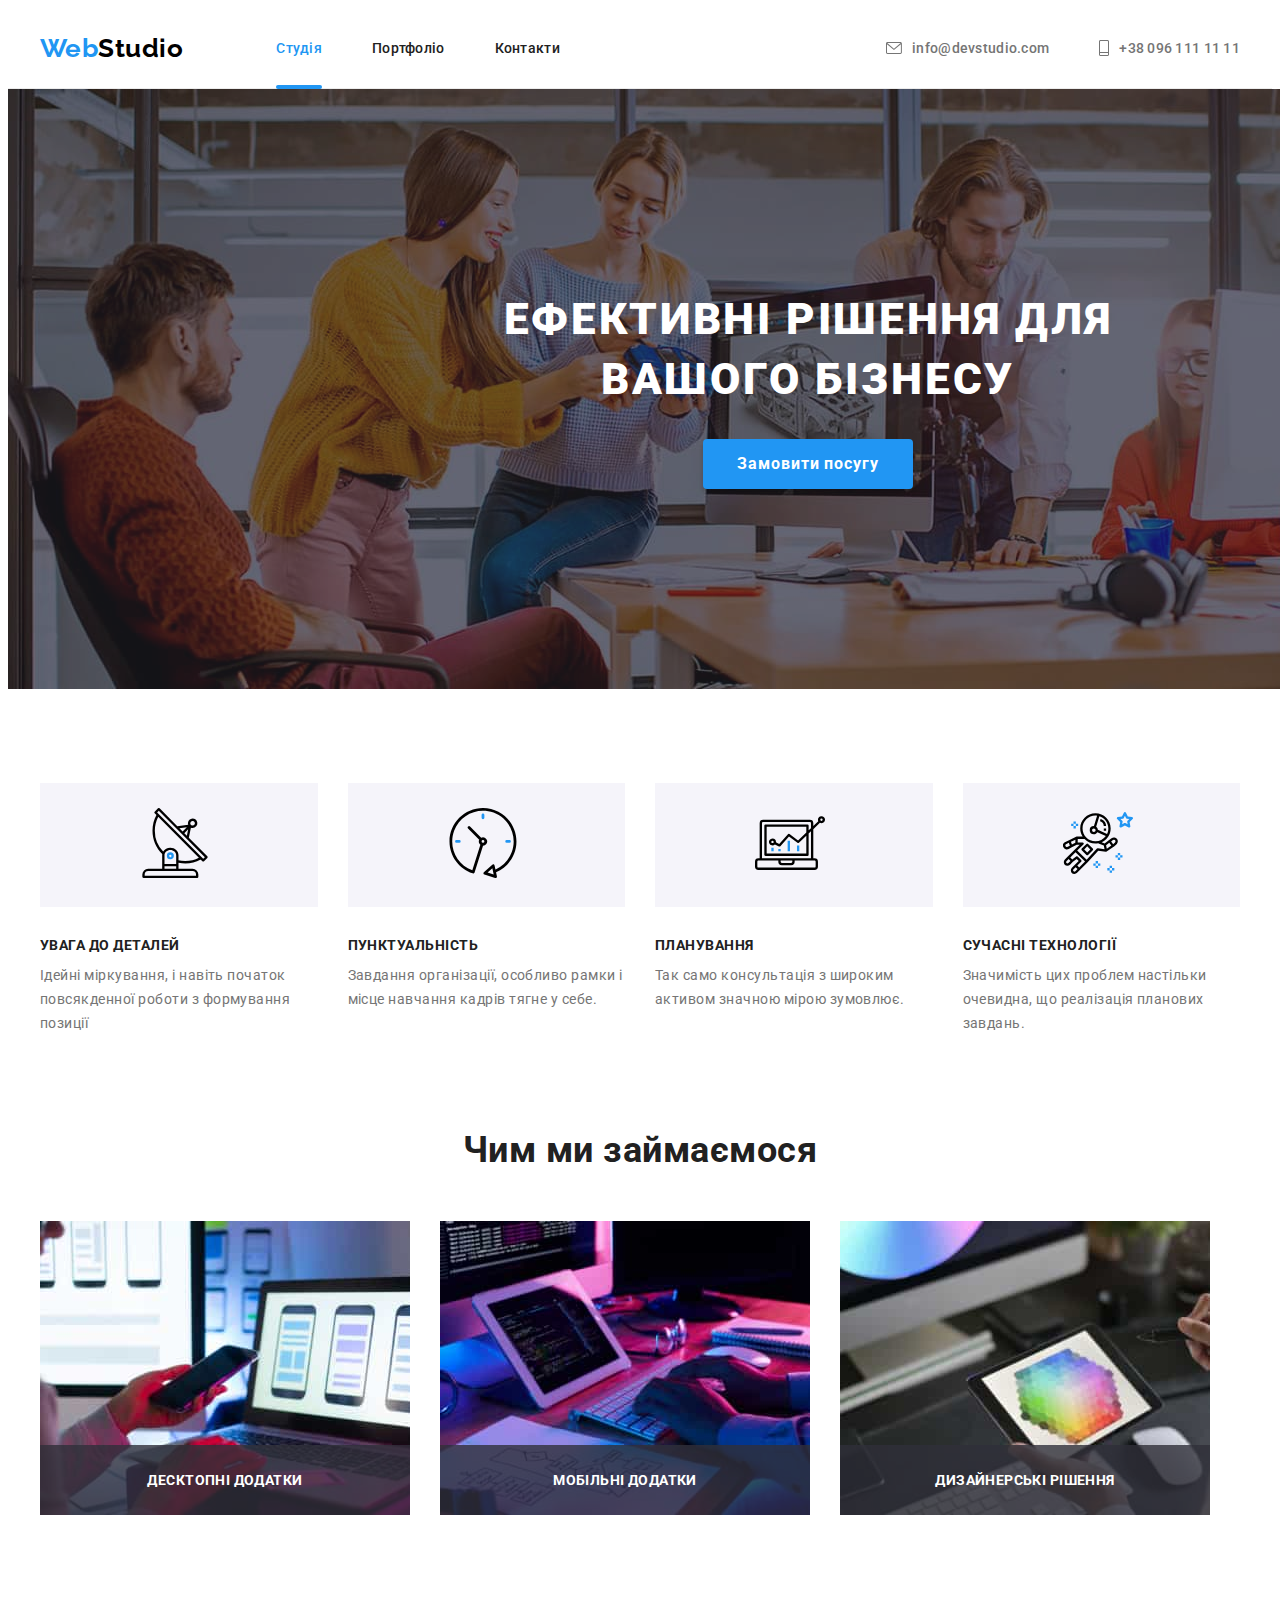
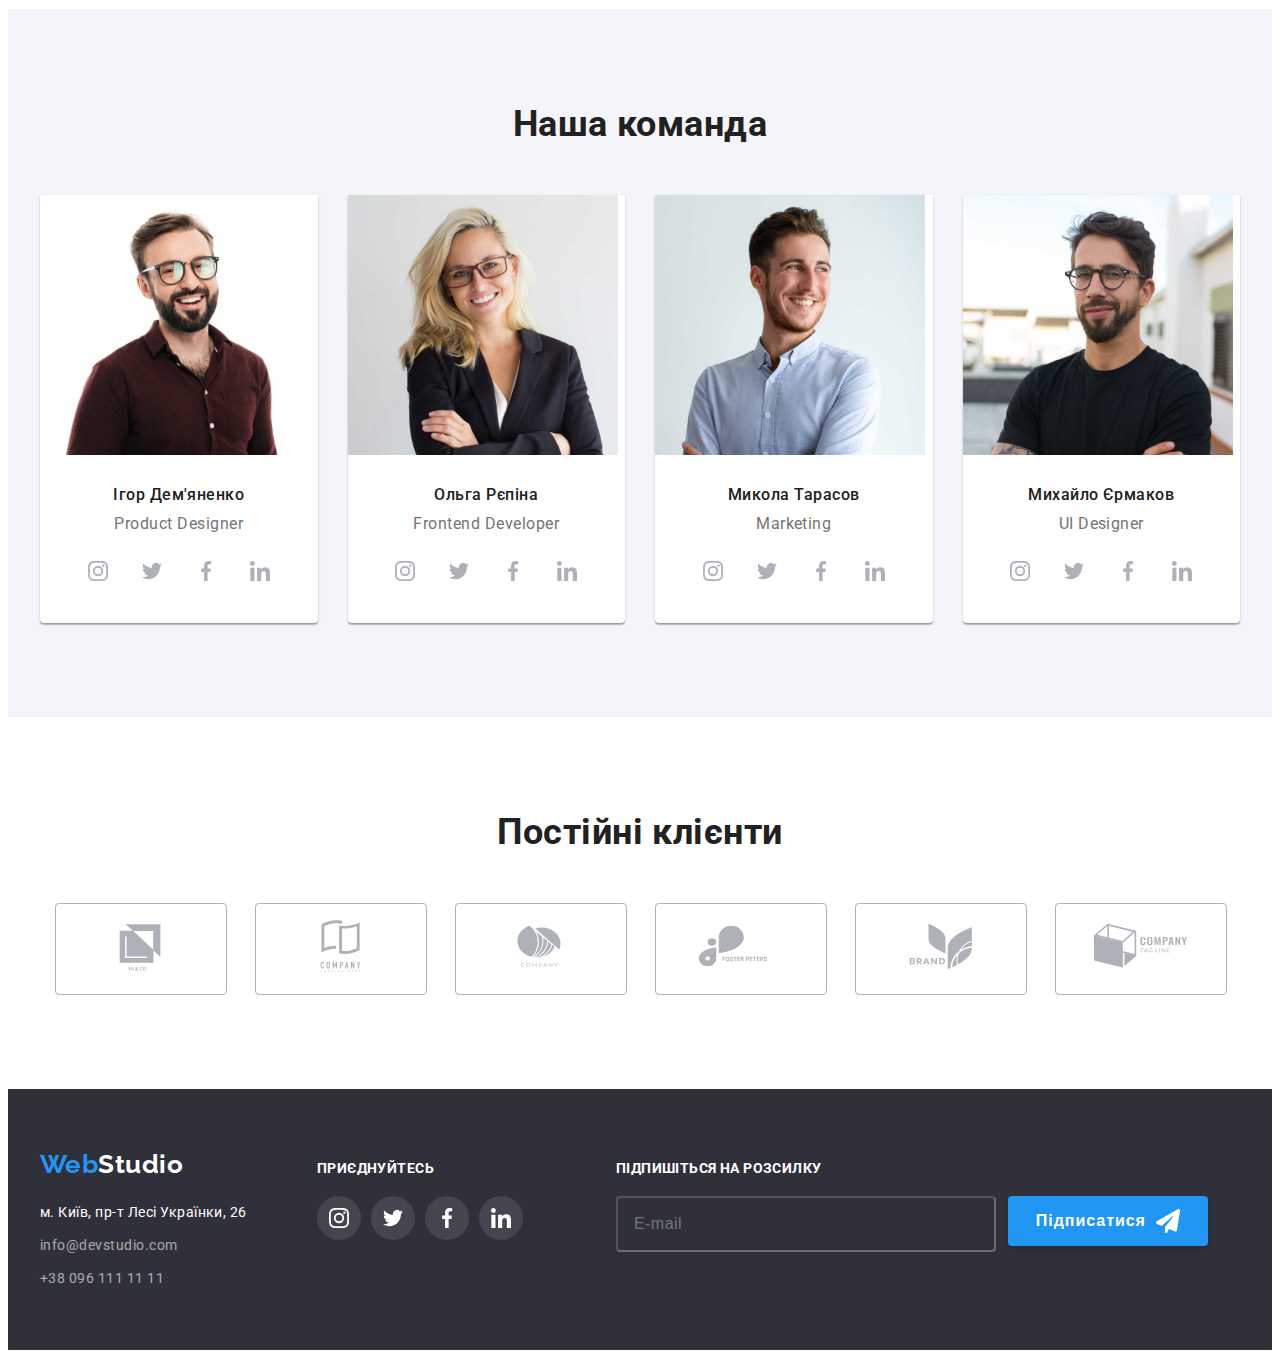
==== commit 8543cb44: "correct nonconformances" ====
--- a/index.html
+++ b/index.html
@@ -9,7 +9,7 @@
     <link href="https://fonts.googleapis.com/css2?family=Raleway:wght@700&family=Roboto:wght@400;500;700;900&display=swap" rel="stylesheet">
     <title>WebStudio</title>
     <link rel="stylesheet" href="https://cdnjs.cloudflare.com/ajax/libs/modern-normalize/1.1.0/modern-normalize.min.css" integrity="sha512-wpPYUAdjBVSE4KJnH1VR1HeZfpl1ub8YT/NKx4PuQ5NmX2tKuGu6U/JRp5y+Y8XG2tV+wKQpNHVUX03MfMFn9Q==" crossorigin="anonymous" referrerpolicy="no-referrer">
-    <link rel="stylesheet" href="./css/styles.css">
+    <link rel="stylesheet" href="./css/main.min.css">
 </head>
 <body>
     <header class="page-header">
@@ -25,17 +25,17 @@
             </ul>
         </nav>
         <ul class="contacts">
-            <li class="item">
-                <a class="link" href="mailto:info@devstudio.com">
-                    <svg class="icon-envelop" width="16" height="12">
+            <li class="item contacts__item">
+                <a class="link contacts__link" href="mailto:info@devstudio.com">
+                    <svg class="contacts__icon-envelop" width="16" height="12">
                         <use href="./images/icons.svg#icon-envelope"></use>
                     </svg>
                     <span>info@devstudio.com</span>
                 </a>
             </li>
-            <li class="item">
-                <a class="link" href="tel:+380961111111">
-                    <svg class="icon-tel" width="10" height="16">
+            <li class="item contacts__item">
+                <a class="link contacts__link" href="tel:+380961111111">
+                    <svg class="contacts__icon-tel" width="10" height="16">
                         <use href="./images/icons.svg#icon-mobile"></use>
                     </svg>
                     <span>+38 096 111 11 11</span>
@@ -54,7 +54,7 @@
         <!--features-->
         <section class="section">
             <div class="container features">
-                <h2 class="visually-hidden">Особливості</h2>
+                <h2 class="section__title visually-hidden">Особливості</h2>
                 <ul class="list features__list">
                     <li class="features__item">
                         <div class="features__icon">
@@ -102,15 +102,15 @@
                     <ul class="whatwedo__list">
                         <li class="item whatwedo__item">
                             <img width="370" src="./images/we-create-applications.jpg" alt="we create applications">
-                            <p class="whatwedo-description">Десктопні додатки</p>
+                            <p class="whatwedo__description">Десктопні додатки</p>
                         </li>
                         <li class="item whatwedo__item">
                             <img width="370" src="./images/we-create-web-sites.jpg" alt="we create web sites">
-                            <p class="whatwedo-description">Мобільні додатки</p>
+                            <p class="whatwedo__description">Мобільні додатки</p>
                         </li>
                         <li class="item whatwedo__item">
                             <img width="370" src="./images/we-design-web-sites.jpg" alt="we design web sites">
-                            <p class="whatwedo-description">Дизайнерські рішення</p>
+                            <p class="whatwedo__description">Дизайнерські рішення</p>
                         </li>
                     </ul>
                 </div>
@@ -413,48 +413,48 @@
     <div class="backdrop is-hidden" data-modal>
         <div class="modal">
             <button class="close-btn" type="button" data-modal-close>
-                <svg class="close-btn-icon" width="18" height="18">
+                <svg class="close-btn__icon" width="18" height="18">
                     <use href="./images/icons.svg#icon-close-btn"></use>
                 </svg>
             </button>
-            <p class="modal-title">Залиште свої дані, ми вам передзвонимо</p>
-            <form class="modal-form" name="oder" autocomplete="off" method="post">
-                <label class="form-field">
-                    <span class="form-label">Ім'я</span>
-                    <input class="field-input" type="text" name="name" title="Anna Fisher" required>
-                    <svg class="field-icon" width="12" height="12">
+            <p class="modal__title">Залиште свої дані, ми вам передзвонимо</p>
+            <form class="modal-form" name="order" autocomplete="off" method="post">
+                <label class="modal-form__field">
+                    <span class="modal-form__label">Ім'я</span>
+                    <input class="modal-form__input" type="text" name="name" title="Anna Fisher" required>
+                    <svg class="modal-form__icon" width="12" height="12">
                         <use href="./images/icons.svg#user-icon"></use>
                     </svg>
                 </label>
-                <label class="form-field">
-                    <span class="form-label">Телефон</span>
-                    <input class="field-input" type="tel" name="phone" title="012 345 67 89" required>
-                    <svg class="field-icon" width="13" height="13">
+                <label class="modal-form__field">
+                    <span class="modal-form__label">Телефон</span>
+                    <input class="modal-form__input" type="tel" name="phone" title="012 345 67 89" required>
+                    <svg class="modal-form__icon" width="13" height="13">
                         <use href="./images/icons.svg#phone-icon"></use>
                     </svg>
                 </label>
-                <label class="form-field">
-                    <span class="form-label">Пошта</span>
-                    <input class="field-input" type="email" name="email" title="mfisher@mail.com" required>
-                    <svg class="field-icon" width="15" height="13">
+                <label class="modal-form__field">
+                    <span class="modal-form__label">Пошта</span>
+                    <input class="modal-form__input" type="email" name="email" title="mfisher@mail.com" required>
+                    <svg class="modal-form__icon" width="15" height="13">
                         <use href="./images/icons.svg#e-mail-icon"></use>
                     </svg>
                 </label>
-                <label class="form-field">
-                    <span class="form-label">Коментар</span>
-                    <textarea class="comments" name="comments" rows="8" placeholder="Введіть текст"></textarea>
+                <label class="modal-form__field">
+                    <span class="modal-form__label">Коментар</span>
+                    <textarea class="modal-form__comments" name="comments" rows="6" placeholder="Введіть текст"></textarea>
                 </label>
-                <label class="form-agreement">
-                    <input class="form-checkbox" type="checkbox" name="agreement-checkbox" checked required>
-                    <svg class="form-checkbox-icon" width="16" height="15">
+                <label class="agreement">
+                    <input class="agreement__checkbox" type="checkbox" name="agreement-checkbox" checked required>
+                    <svg class="agreement__icon" width="16" height="15">
                         <use class="unchecked" href="./images/icons.svg#icon-unchecked"></use>
                         <use class="checked" href="./images/icons.svg#icon-checked"></use>
                     </svg>
-                    <span class="form-agreement-text">Погоджуюся з розсилкою та приймаю 
-                        <a class="form-agreement-link link" href="">Умови договору</a>
+                    <span class="agreement__text">Погоджуюся з розсилкою та приймаю 
+                        <a class="agreement__link link" href="">Умови договору</a>
                     </span>
                 </label>
-                <button class="form-btn" type="submit">Відправити</button>
+                <button class="modal-form__btn" type="submit">Відправити</button>
             </form>
         </div>
     </div>
--- a/css/main.min.css
+++ b/css/main.min.css
@@ -0,0 +1 @@
+:root{--main-color: #212121;--main-accent-color: #000000;--accent-color: #FFFFFF;--second-color: #2196F3;--paragraph-color: #757575;--footer-paragraph-color: rgba(255, 255, 255, 0.6);--footer-field-color: rgba(255, 255, 255, 0.3);--icon-border-color: #AFB1B8;--border-bottom-header: #ECECEC;--portfolio-wrapper-color: #EEEEEE;--second-font: Raleway, sans-serif;--background-color: #F5F4FA;--button-order-active: #188CE8;--hero-footer-background: #2F303A;--social-link-dark: rgba(255, 255, 255, 0.1);--whatwedo-bg-color: rgba(47, 48, 58, 0.8);--input-border-color: rgba(33, 33, 33, 0.2);--modal-window-bgc: rgba(0, 0, 0, 0.2);--button-order-shadow: rgba(0, 0, 0, 0.15);--button-shadow-first: rgba(0, 0, 0, 0.1);--button-shadow-second: rgba(0, 0, 0, 0.08);--button-shadow-third: rgba(0, 0, 0, 0.12);--portfolio-button-shadow1:rgba(0, 0, 0, 0.06);--portfolio-btn-shaddow2:rgba(0, 0, 0, 0.16);--modal-window-shadow: rgba(0, 0, 0, 0.14);--img-gap: 30px;--features-item-quantity: 4;--img-quantity-whatwedo: 3;--img-quantity-ourteam: 4;--img-quantity-portfolio: 3;--transition-timing-function: cubic-bezier(0.4, 0, 0.2, 1);--index-header: 100;--index-backdrop: 1000}.visually-hidden{position:absolute;width:1px;height:1px;margin:-1px;border:0;padding:0;white-space:nowrap;-webkit-clip-path:inset(100%);clip-path:inset(100%);clip:rect(0 0 0 0);overflow:hidden}html{scroll-behavior:smooth}body{background-color:var(--accent-color);font-family:"Roboto",sans-serif;color:var(--main-color);letter-spacing:.03em}img{display:block}h1,h2,h3,h4,h5,h6,p{margin:0px;padding:0px}ul{margin:0px;padding:0px}.link{text-decoration:none;-webkit-transition:color 250ms var(--transition-timing-function);transition:color 250ms var(--transition-timing-function)}.list{list-style:none}.item{list-style:none}.link:hover,.link:focus{color:var(--second-color)}a{text-decoration:none}.section{padding:94px 0px}.section__title{font-weight:700;font-size:36px;line-height:1.1666666667;text-align:center}.page-header{background:var(--accent-color);border-bottom:1px solid var(--border-bottom-header)}.section-hero{width:1600px;margin:0 auto;padding-top:200px;padding-bottom:200px;background-color:var(--hero-footer-background);background-image:url(../images/gradient.svg),url(../images/bg-img.jpg);background-repeat:no-repeat;background-position:50% 50%;background-size:cover}.section-whatwedo{padding-top:0px}.section-portfolio{display:-webkit-box;display:-ms-flexbox;display:flex}.section-ourteam{background-color:var(--background-color)}.footer{padding-top:60px;padding-bottom:60px;background:var(--hero-footer-background)}.portfolio,.customers,.ourteam,.whatwedo,.features,.hero,.footer-container,.header-container{width:1200px;margin-left:auto;margin-right:auto;padding:0px 15px}.button{font-family:inherit;border-color:rgba(0,0,0,0);font-weight:500;font-size:16px;line-height:1.625;text-align:center;letter-spacing:inherit;background-color:var(--background-color);cursor:pointer;border-radius:4px;display:inline-block;padding:6px 22px;-webkit-transition:background-color 250ms var(--transition-timing-function),color 250ms var(--transition-timing-function),-webkit-box-shadow 250ms var(--transition-timing-function);transition:background-color 250ms var(--transition-timing-function),color 250ms var(--transition-timing-function),-webkit-box-shadow 250ms var(--transition-timing-function);transition:background-color 250ms var(--transition-timing-function),color 250ms var(--transition-timing-function),box-shadow 250ms var(--transition-timing-function);transition:background-color 250ms var(--transition-timing-function),color 250ms var(--transition-timing-function),box-shadow 250ms var(--transition-timing-function),-webkit-box-shadow 250ms var(--transition-timing-function)}.button:hover,.button:focus{background-color:var(--second-color);color:var(--accent-color);-webkit-box-shadow:0px 3px 1px var(--button-shadow-first),0px 1px 2px var(--button-shadow-second),0px 2px 2px var(--button-shadow-third);box-shadow:0px 3px 1px var(--button-shadow-first),0px 1px 2px var(--button-shadow-second),0px 2px 2px var(--button-shadow-third)}.header-container{display:-webkit-box;display:-ms-flexbox;display:flex;-webkit-box-pack:justify;-ms-flex-pack:justify;justify-content:space-between;-webkit-box-align:center;-ms-flex-align:center;align-items:center}.logo{font-family:var(--second-font);font-weight:700;font-size:26px;line-height:1.1923076923;text-decoration:none}.logo-header{margin-right:93px}.logo-footer{display:inline-block;margin-bottom:20px}.logo--blue{color:var(--second-color)}.logo--black{color:var(--main-accent-color)}.logo--white{color:var(--accent-color)}.nav{display:-webkit-box;display:-ms-flexbox;display:flex;-webkit-box-align:center;-ms-flex-align:center;align-items:center}.nav__list{display:-webkit-box;display:-ms-flexbox;display:flex}.nav__list .current{color:var(--second-color);-webkit-transition:color 250ms var(--transition-timing-function),background-color 250ms var(--transition-timing-function);transition:color 250ms var(--transition-timing-function),background-color 250ms var(--transition-timing-function)}.nav__item{position:relative}.nav__list .nav__item:not(:last-child){margin-right:50px}.nav__link{padding-top:32px;padding-bottom:32px;display:block;font-size:14px;font-weight:500;line-height:1.1428571429;letter-spacing:.02em;color:var(--main-color);-webkit-transition:color 250ms var(--transition-timing-function);transition:color 250ms var(--transition-timing-function)}.nav__link.current::after{content:"";display:block;width:100%;height:4px;border-radius:2px;background-color:var(--second-color);position:absolute;bottom:-1px;left:0px}.nav__list .link:hover,.nav__list .link:focus{color:var(--second-color)}.contacts{display:-webkit-box;display:-ms-flexbox;display:flex}.contacts__item:not(:last-child){margin-right:50px}.contacts__link{display:-webkit-box;display:-ms-flexbox;display:flex;-webkit-box-pack:center;-ms-flex-pack:center;justify-content:center;-webkit-box-align:center;-ms-flex-align:center;align-items:center;gap:10px;padding-top:32px;padding-bottom:32px;color:var(--paragraph-color);font-weight:500;font-size:14px;line-height:1.1428571429;letter-spacing:.02em;-webkit-transition:color 250ms var(--transition-timing-function);transition:color 250ms var(--transition-timing-function)}.contacts__link:hover,.contacts__link:focus{color:var(--second-color)}.contacts__icon-envelop{fill:currentColor}.contacts__icon-envelop:hover,.contacts__icon-envelop:focus{fill:currentColor}.contacts__icon-tel{fill:currentColor}.contacts__icon-tel:hover,.contacts__icon-tel:focus{fill:currentColor}.footer-container{display:-webkit-box;display:-ms-flexbox;display:flex;-ms-flex-wrap:wrap;flex-wrap:wrap;-webkit-box-align:baseline;-ms-flex-align:baseline;align-items:baseline}.footer-contacts{margin-right:70px}.footer-contacts__list .footer-contacts__item:not(:last-child){margin-bottom:9px}.footer-contacts__address-link{font-style:normal;color:var(--accent-color);font-size:14px;line-height:1.7142857143}.footer-contacts__link{font-style:normal;font-size:14px;line-height:1.7142857143;color:var(--footer-paragraph-color)}.footer-contacts__item .link:hover,.footer-contacts__item .link:focus{color:var(--second-color)}.footer-join__text{font-weight:700;font-size:14px;line-height:1.1428571429;letter-spacing:.03em;text-transform:uppercase;color:var(--accent-color);margin-bottom:20px}.social{display:-webkit-box;display:-ms-flexbox;display:flex;-ms-flex-wrap:wrap;flex-wrap:wrap;-webkit-box-pack:center;-ms-flex-pack:center;justify-content:center;gap:10px}.social__item .link{display:-webkit-box;display:-ms-flexbox;display:flex;width:44px;height:44px;-webkit-box-pack:center;-ms-flex-pack:center;justify-content:center;-webkit-box-align:center;-ms-flex-align:center;align-items:center;border-radius:50%}.social__link--light{fill:var(--icon-border-color);background-color:var(--accent-color);-webkit-transition:background-color 250ms var(--transition-timing-function),fill 250ms var(--transition-timing-function);transition:background-color 250ms var(--transition-timing-function),fill 250ms var(--transition-timing-function)}.social__link--light:hover,.social__link--light:focus{fill:var(--accent-color);background-color:var(--second-color)}.social__link--dark{fill:var(--accent-color);background-color:var(--social-link-dark);-webkit-transition:background-color 250ms var(--transition-timing-function);transition:background-color 250ms var(--transition-timing-function)}.social__link--dark:hover,.social__link--dark:focus{background-color:var(--second-color)}.form{display:-webkit-box;display:-ms-flexbox;display:flex;-webkit-box-orient:vertical;-webkit-box-direction:normal;-ms-flex-direction:column;flex-direction:column;margin-left:93px}.form__text{font-weight:700;font-size:14px;line-height:1.1428571429;letter-spacing:.03em;text-transform:uppercase;color:var(--accent-color);margin-bottom:20px}.footer-form{display:-webkit-box;display:-ms-flexbox;display:flex;-webkit-box-pack:center;-ms-flex-pack:center;justify-content:center;gap:12px;padding:0}.footer-form__input{display:-webkit-inline-box;display:-ms-inline-flexbox;display:inline-flex;-webkit-box-pack:center;-ms-flex-pack:center;justify-content:center;font-size:16px;line-height:1.25;letter-spacing:.03em;color:var(--footer-paragraph-color);padding-left:16px;width:358px;height:50px;border-color:var(--footer-field-color);background-color:var(--hero-footer-background);border-radius:4px;-webkit-transition:border-color 250ms var(--transition-timing-function);transition:border-color 250ms var(--transition-timing-function)}.footer-form__input:hover,.footer-form__input:focus{border-color:var(--second-color)}.footer-form__input:focus-within{border-color:var(--second-color)}.footer-form__btn{display:-webkit-inline-box;display:-ms-inline-flexbox;display:inline-flex;-webkit-box-pack:center;-ms-flex-pack:center;justify-content:center;-webkit-box-align:center;-ms-flex-align:center;align-items:center;gap:10px;width:200px;height:50px;background-color:var(--second-color);-webkit-box-shadow:0px 4px 4px var(--button-order-shadow);box-shadow:0px 4px 4px var(--button-order-shadow);border-radius:4px;border-color:rgba(0,0,0,0);cursor:pointer;font-weight:700;font-size:16px;line-height:1.875;letter-spacing:.06em;color:var(--accent-color);-webkit-transition:background-color 250ms var(--transition-timing-function);transition:background-color 250ms var(--transition-timing-function)}.footer-form__btn:hover,.footer-form__btn:focus{background-color:var(--button-order-active)}.footer-form__icon{fill:var(--accent-color)}.hero{margin:auto auto;text-align:center}.hero__title{margin:0px auto 30px auto;text-align:center;color:var(--accent-color);font-weight:900;font-size:44px;line-height:1.3636363636;text-transform:uppercase;letter-spacing:.06em;max-width:696px}.hero__button{margin:0px auto;padding:8px 32px;cursor:pointer;text-align:center;font-family:inherit;font-weight:700;font-size:16px;line-height:1.875;letter-spacing:.06em;color:var(--accent-color);background-color:var(--second-color);border-color:rgba(0,0,0,0);border-radius:4px;-webkit-box-shadow:0px 4px 4px var(--button-order-shadow);box-shadow:0px 4px 4px var(--button-order-shadow);-webkit-transition:background-color 250ms var(--transition-timing-function);transition:background-color 250ms var(--transition-timing-function)}.hero__button:hover,.hero__button:focus{background-color:var(--button-order-active)}.features__list{display:-webkit-box;display:-ms-flexbox;display:flex;-ms-flex-wrap:wrap;flex-wrap:wrap;gap:var(--img-gap)}.features__item{display:block;-ms-flex-preferred-size:calc((100% - 90px)/4);flex-basis:calc((100% - 90px)/4)}.features__name{font-weight:700;font-size:14px;line-height:1.1428571429;text-transform:uppercase;margin-bottom:10px}.features__description{font-size:14px;line-height:1.7142857143;color:var(--paragraph-color)}.features__icon{-webkit-box-pack:center;-ms-flex-pack:center;justify-content:center;-webkit-box-align:center;-ms-flex-align:center;align-items:center;margin-bottom:30px;padding:25px 100px;background-color:var(--background-color)}.whatwedo__title{margin-bottom:50px}.whatwedo__list{display:-webkit-box;display:-ms-flexbox;display:flex;-ms-flex-wrap:wrap;flex-wrap:wrap;gap:var(--img-gap)}.whatwedo__item{position:relative}.whatwedo__description{display:-webkit-inline-box;display:-ms-inline-flexbox;display:inline-flex;position:absolute;-webkit-box-pack:center;-ms-flex-pack:center;justify-content:center;-webkit-box-align:center;-ms-flex-align:center;align-items:center;width:370px;height:70px;bottom:0px;right:0px;background-color:var(--whatwedo-bg-color);font-weight:700;font-size:14px;line-height:1.1428571429;text-align:center;letter-spacing:.03em;text-transform:uppercase;color:var(--accent-color)}.ourteam{display:-webkit-box;display:-ms-flexbox;display:flex;-webkit-box-orient:vertical;-webkit-box-direction:normal;-ms-flex-direction:column;flex-direction:column;background-color:var(--background-color)}.ourteam__list{display:-webkit-box;display:-ms-flexbox;display:flex;margin-top:50px;-ms-flex-wrap:wrap;flex-wrap:wrap;gap:var(--img-gap)}.ourteam__item{background-color:var(--accent-color);-webkit-box-shadow:0px 1px 3px var(--button-shadow-third),0px 1px 1px var(--modal-window-shadow),0px 2px 1px var(--modal-window-bgc);box-shadow:0px 1px 3px var(--button-shadow-third),0px 1px 1px var(--modal-window-shadow),0px 2px 1px var(--modal-window-bgc);border-radius:0px 0px 4px 4px;-ms-flex-preferred-size:calc((100% - var(--img-gap)*(var(--img-quantity-ourteam) - 1))/var(--img-quantity-ourteam));flex-basis:calc((100% - var(--img-gap)*(var(--img-quantity-ourteam) - 1))/var(--img-quantity-ourteam))}.member{padding-top:30px;padding-bottom:30px}.member__name{font-size:16px;font-weight:500;line-height:1.1875;text-align:center;margin-bottom:10px}.member__position{font-size:16px;line-height:1.1875;text-align:center;color:var(--paragraph-color);margin-bottom:16px}.customers__title{margin-bottom:50px}.customers__list{display:-webkit-box;display:-ms-flexbox;display:flex;-ms-flex-wrap:wrap;flex-wrap:wrap;-webkit-box-pack:center;-ms-flex-pack:center;justify-content:center;gap:30px}.customers__item{width:170px;height:92px;-webkit-box-pack:center;-ms-flex-pack:center;justify-content:center;-webkit-box-align:center;-ms-flex-align:center;align-items:center}.customers__link{display:inline-block;padding:13px 32px;-webkit-box-pack:center;-ms-flex-pack:center;justify-content:center;-webkit-box-align:center;-ms-flex-align:center;align-items:center;border:1px solid var(--icon-border-color);border-radius:4px;fill:var(--icon-border-color);background-color:var(--accent-color);-ms-flex-preferred-size:calc((100% - 50px)/6);flex-basis:calc((100% - 50px)/6);-webkit-transition:border-color 250ms var(--transition-timing-function),fill 250ms var(--transition-timing-function);transition:border-color 250ms var(--transition-timing-function),fill 250ms var(--transition-timing-function)}.customers__icon{margin:0px}.customers__link:hover,.customers__link:focus{fill:var(--second-color);border-color:var(--second-color)}.portfolio__btn-set{display:-webkit-box;display:-ms-flexbox;display:flex;-webkit-box-pack:center;-ms-flex-pack:center;justify-content:center;margin-bottom:50px;gap:8px}.portfolio__list{display:-webkit-box;display:-ms-flexbox;display:flex;-ms-flex-wrap:wrap;flex-wrap:wrap;gap:var(--img-gap)}.portfolio__item{-ms-flex-preferred-size:calc((100% - var(--img-gap)*(var(--img-quantity-portfolio) - 1))/var(--img-quantity-portfolio));flex-basis:calc((100% - var(--img-gap)*(var(--img-quantity-portfolio) - 1))/var(--img-quantity-portfolio))}.portfolio__link{display:block;-webkit-transition:-webkit-box-shadow 250ms var(--transition-timing-function);transition:-webkit-box-shadow 250ms var(--transition-timing-function);transition:box-shadow 250ms var(--transition-timing-function);transition:box-shadow 250ms var(--transition-timing-function), -webkit-box-shadow 250ms var(--transition-timing-function)}.portfolio__link:hover,.portfolio__link:focus{-webkit-box-shadow:0px 1px 1px var(--button-shadow-third),0px 4px 4px var(--portfolio-button-shadow1),1px 4px 6px var(--portfolio-btn-shaddow2);box-shadow:0px 1px 1px var(--button-shadow-third),0px 4px 4px var(--portfolio-button-shadow1),1px 4px 6px var(--portfolio-btn-shaddow2)}.product{position:relative;overflow:hidden}.product__overlay{position:absolute;bottom:0;left:0;width:100%;height:100%;background-color:var(--second-color);display:-webkit-box;display:-ms-flexbox;display:flex;-webkit-box-pack:center;-ms-flex-pack:center;justify-content:center;-webkit-box-align:center;-ms-flex-align:center;align-items:center;-webkit-transform:translateY(100%);transform:translateY(100%);-webkit-transition:-webkit-transform 250ms var(--transition-timing-function),-webkit-box-shadow 250ms var(--transition-timing-function);transition:-webkit-transform 250ms var(--transition-timing-function),-webkit-box-shadow 250ms var(--transition-timing-function);transition:transform 250ms var(--transition-timing-function),box-shadow 250ms var(--transition-timing-function);transition:transform 250ms var(--transition-timing-function),box-shadow 250ms var(--transition-timing-function),-webkit-transform 250ms var(--transition-timing-function),-webkit-box-shadow 250ms var(--transition-timing-function)}.product__description{padding:63px 24px;font-size:18px;line-height:1.5555555556;letter-spacing:.03em;color:var(--accent-color)}.portfolio__link:hover .product__overlay,.portfolio__link:focus .product__overlay{-webkit-transform:translateY(0%);transform:translateY(0%)}.product__content{border-top:none;border-right:1px solid var(--portfolio-wrapper-color);border-bottom:1px solid var(--portfolio-wrapper-color);border-left:1px solid var(--portfolio-wrapper-color);padding:20px 24px}.product__name{font-weight:700;font-size:18px;line-height:2;letter-spacing:.06em;color:var(--main-color);margin-bottom:4px}.product__type{font-size:16px;line-height:1.875;color:var(--paragraph-color)}.backdrop{position:fixed;top:0;left:0;width:100%;height:100%;background-color:var(--modal-window-bgc);-webkit-transition:visibility 1000ms var(--transition-timing-function);transition:visibility 1000ms var(--transition-timing-function)}.backdrop.is-hidden{visibility:hidden;pointer-events:none}.modal{position:absolute;width:528px;height:581px;z-index:var(--index-backdrop);top:50%;left:50%;padding:40px;-webkit-transform:translate(-50%, -50%);transform:translate(-50%, -50%);background-color:var(--accent-color);-webkit-box-shadow:0px 1px 3px var(--button-shadow-third),0px 1px 1px var(--modal-window-shadow),0px 2px 1px var(--modal-window-bgc);box-shadow:0px 1px 3px var(--button-shadow-third),0px 1px 1px var(--modal-window-shadow),0px 2px 1px var(--modal-window-bgc);border-radius:4px;-webkit-transition:scale 1000ms var(--transition-timing-function),opacity 1000ms var(--transition-timing-function);transition:scale 1000ms var(--transition-timing-function),opacity 1000ms var(--transition-timing-function)}.backdrop.is-hidden>.modal{scale:0;opacity:0}.close-btn{display:-webkit-box;display:-ms-flexbox;display:flex;-webkit-box-pack:center;-ms-flex-pack:center;justify-content:center;-webkit-box-align:center;-ms-flex-align:center;align-items:center;position:absolute;width:30px;height:30px;padding:0;top:8px;right:8px;fill:var(--main-accent-color);background-color:var(--accent-color);border:1px solid var(--button-shadow-first);border-radius:50%;cursor:pointer;-webkit-transition:fill 250ms var(--transition-timing-function);transition:fill 250ms var(--transition-timing-function)}.close-btn:hover,.close-btn:focus{fill:var(--second-color);background-color:inherit}.modal__title{font-weight:700;font-size:20px;line-height:1.15;text-align:center;letter-spacing:.03em;color:var(--main-color);margin-bottom:12px}.modal-form{display:-webkit-box;display:-ms-flexbox;display:flex;-webkit-box-orient:vertical;-webkit-box-direction:normal;-ms-flex-direction:column;flex-direction:column;-webkit-box-pack:center;-ms-flex-pack:center;justify-content:center;-webkit-box-align:center;-ms-flex-align:center;align-items:center}.modal-form__field{display:-webkit-box;display:-ms-flexbox;display:flex;-webkit-box-orient:vertical;-webkit-box-direction:normal;-ms-flex-direction:column;flex-direction:column;margin-bottom:10px}.modal-form__field:nth-child(4){margin-bottom:20px}.modal-form__label{font-size:12px;line-height:1.1666666667;letter-spacing:.01em;color:var(--paragraph-color);margin-bottom:4px}.modal-form__input{position:relative;font-size:16px;font-weight:500;line-height:1.1875;letter-spacing:.01em;color:var(--main-accent-color);padding-left:42px;width:448px;height:40px;border:1px solid var(--input-border-color);border-radius:4px;-webkit-transition:border-color 250ms var(--transition-timing-function);transition:border-color 250ms var(--transition-timing-function)}.modal-form__input:hover,.modal-form__input:focus{border-color:var(--second-color)}.modal-form__input:focus-within{border-color:var(--second-color)}.modal-form__icon{position:absolute;-webkit-transform:translate(18px, 32px);transform:translate(18px, 32px);-webkit-transition:fill 250ms var(--transition-timing-function);transition:fill 250ms var(--transition-timing-function)}.modal-form__field:hover,.modal-form__field:focus{fill:var(--second-color)}.modal-form__field:focus-within{fill:var(--second-color)}.modal-form__comments{font-size:12px;line-height:1.1666666667;letter-spacing:.01em;color:var(--main-accent-color);padding:12px 16px;resize:none;width:448px;border:1px solid var(--input-border-color);border-radius:4px;-webkit-transition:border-color 250ms var(--transition-timing-function);transition:border-color 250ms var(--transition-timing-function)}.modal-form__comments:hover,.modal-form__comments:focus{border-color:var(--second-color)}.modal-form__comments:focus-within{border-color:var(--second-color)}.agreement{display:-webkit-box;display:-ms-flexbox;display:flex;-webkit-box-pack:center;-ms-flex-pack:center;justify-content:center;-webkit-box-align:center;-ms-flex-align:center;align-items:center;gap:7px;margin-bottom:30px}.agreement__checkbox{-webkit-appearance:none;-moz-appearance:none;appearance:none;cursor:pointer}.agreement__icon .unchecked{opacity:1;-webkit-transition:opacity 250ms var(--transition-timing-function);transition:opacity 250ms var(--transition-timing-function)}.agreement__checkbox:checked+.agreement__icon .unchecked{opacity:0}.agreement__icon .checked{opacity:0;-webkit-transition:opacity 250ms var(--transition-timing-function);transition:opacity 250ms var(--transition-timing-function)}.agreement__checkbox:checked+.agreement__icon .checked{opacity:1}.agreement__text{font-size:14px;line-height:1.7142857143;letter-spacing:.03em;color:var(--paragraph-color)}.agreement__link{color:var(--second-color)}.modal-form__btn{display:inline-block;padding:10px 52px;width:200px;background-color:var(--second-color);-webkit-box-shadow:0px 4px 4px var(--button-order-shadow);box-shadow:0px 4px 4px var(--button-order-shadow);border-radius:4px;border-color:rgba(0,0,0,0);cursor:pointer;font-weight:700;font-size:16px;line-height:1.875;letter-spacing:.06em;color:var(--accent-color);-webkit-transition:background-color 250ms var(--transition-timing-function);transition:background-color 250ms var(--transition-timing-function)}.modal-form__btn:hover,.modal-form__btn:focus{background-color:var(--button-order-active)}/*# sourceMappingURL=main.min.css.map */